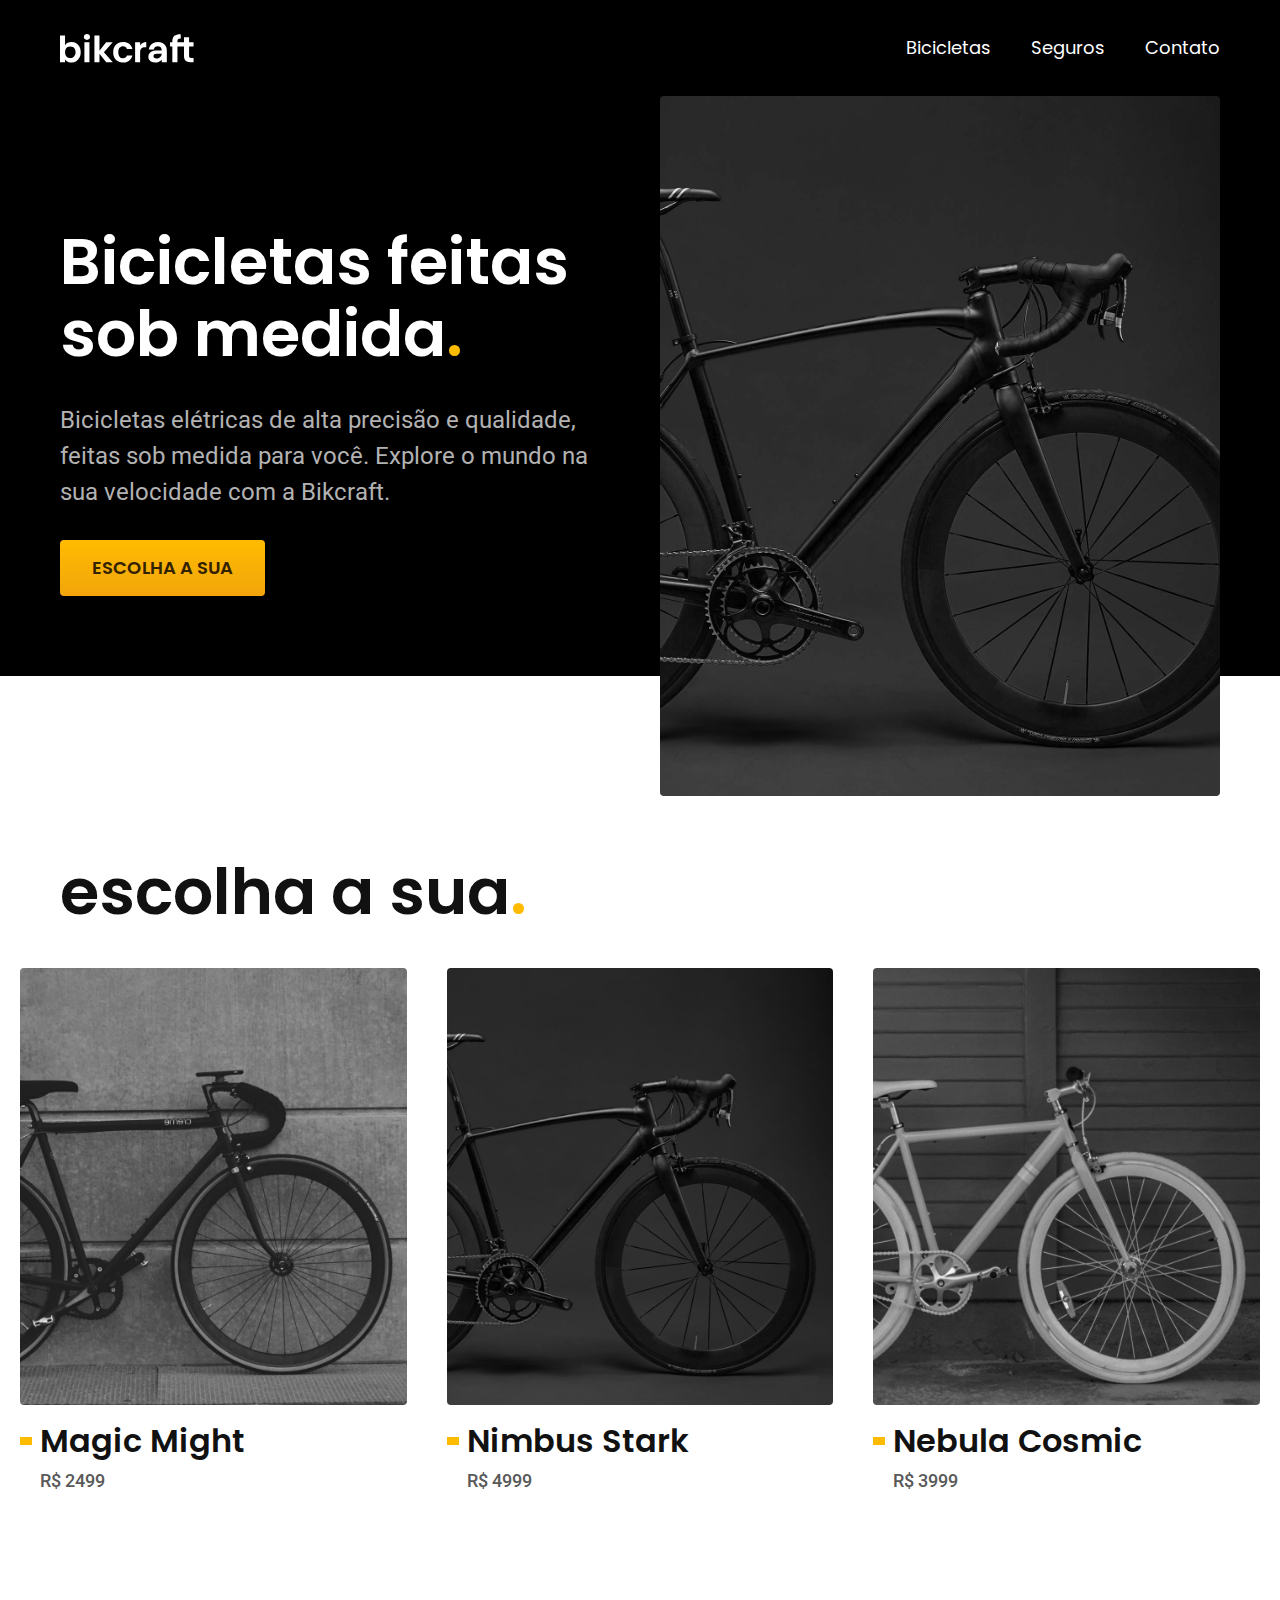
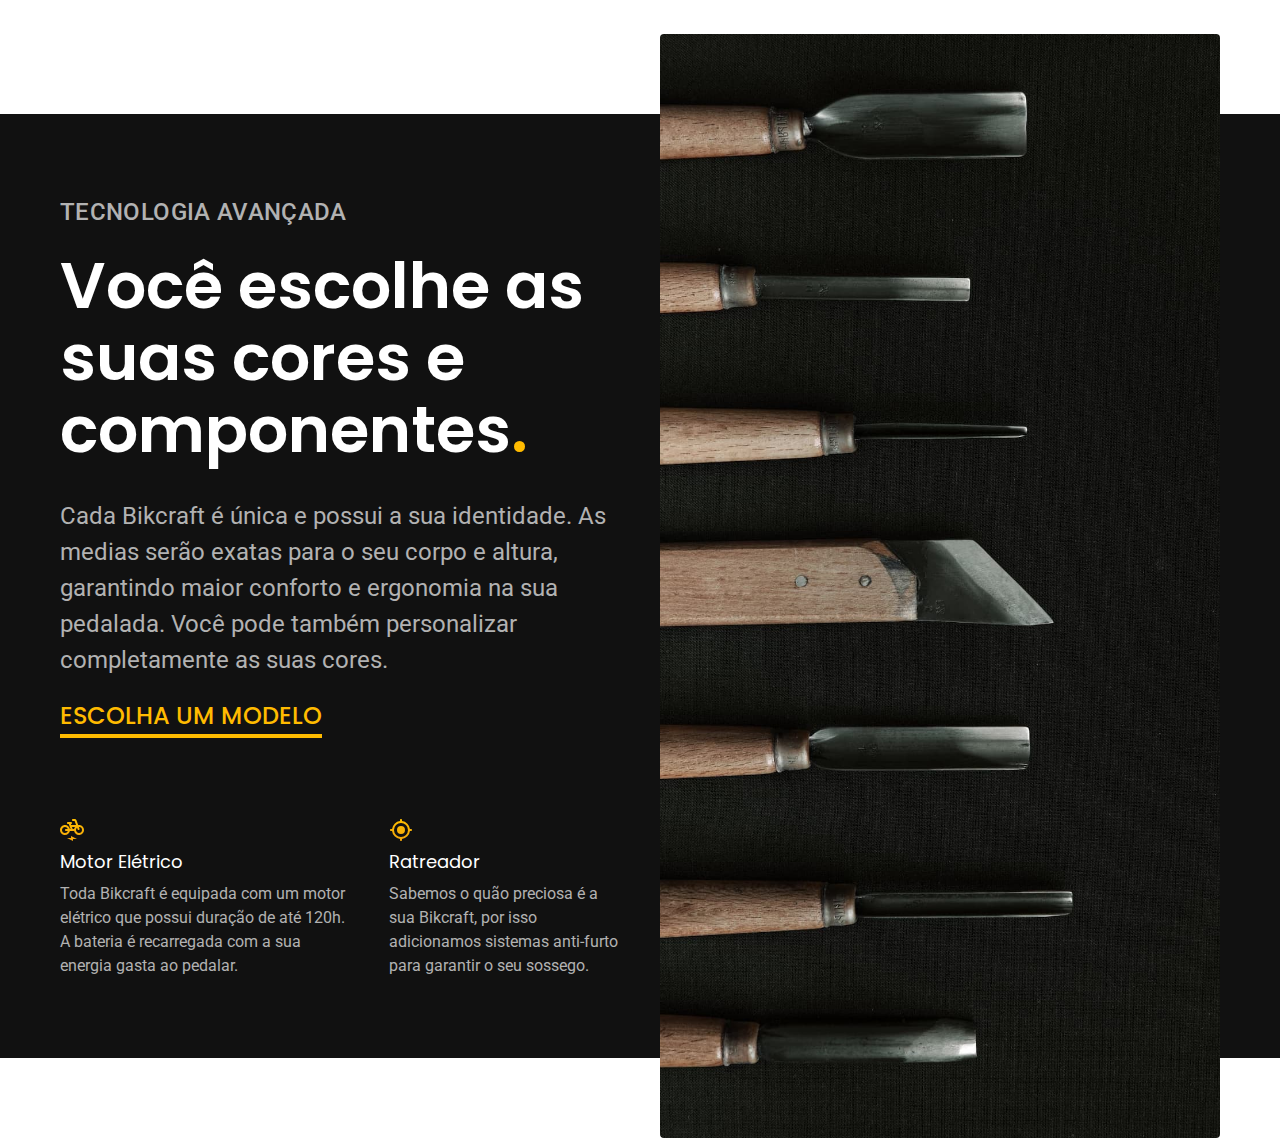
==== index.html @ c4b99630 "tecnologia" ====
<!DOCTYPE html>
<html lang="pt-br">

<head>
  <meta charset="UTF-8">
  <meta name="viewport" content="width=device-width, initial-scale=1.0">

  <title>Bikcraft - Bicicletas Elétricas</title>
  <meta name="description" content="Bicicletas elétricas de alta precisão e qualidade, feitas sob medida para o cliente. Explore o mundo na sua velocidade com Bikcraft.">

  <link rel="stylesheet" href="./css/style.css">

  <link rel="preconnect" href="https://fonts.googleapis.com">
  <link rel="preconnect" href="https://fonts.gstatic.com" crossorigin>
  <link href="https://fonts.googleapis.com/css2?family=Poppins:wght@400;600&family=Roboto:wght@400;500&display=swap" rel="stylesheet">
</head>

<body>
  <header class="header-bg">
    <div class="header container">
      <a href="./">
        <img src="./img/bikcraft.svg" alt="Bikcraft">
      </a>

      <nav aria-label="primaria">
        <ul class="header-menu font-1-m cor-0">
          <li><a href="./bicicletas.html">Bicicletas</a></li>
          <li><a href="./seguros.html">Seguros</a></li>
          <li><a href="./contato.html">Contato</a></li>
        </ul>
      </nav>
    </div>
  </header>

  <main class="introducao-bg">
    <div class="introducao container">
      <div class="introducao-conteudo">
        <h1 class="font-1-xxl  cor-0">Bicicletas feitas sob medida<span class="cor-p1">.</span></h1>
        <p class="font-2-l cor-5">Bicicletas elétricas de alta precisão e qualidade, feitas sob medida para você. Explore o mundo na sua velocidade com a Bikcraft.</p>
        <a class="botao" href="./bicicletas.html">Escolha a sua</a>
      </div>
      <div>
        <img src="./img/fotos/introducao.jpg" alt="Bicicleta elétrica preta"></article>
      </div>
    </div>
  </main>

  <article class="bicicletas-lista">
    <h2 class="font-1-xxl container">escolha a sua<span class="cor-p1">.</span></h2>

    <ul>
      <li>
        <a href="./bicicletas/magic.html">
          <img src="./img/bicicletas/magic-home.jpg" alt="Bicicletas preta">
          <h3 class="font-1-xl">Magic Might</h3>
          <span class="font-2-m cor-8">R$ 2499</span>
        </a>
      </li>
      <li>
        <a href="./bicicletas/nimbus.html">
          <img src="./img/bicicletas/nimbus-home.jpg" alt="Bicicletas preta">
          <h3 class="font-1-xl">Nimbus Stark</h3>
          <span class="font-2-m cor-8">R$ 4999</span>
        </a>
      </li>
      <li>
        <a href="./bicicletas/nebula.html">
          <img src="./img/bicicletas/nebula-home.jpg" alt="Bicicletas preta">
          <h3 class="font-1-xl">Nebula Cosmic</h3>
          <span class="font-2-m cor-8">R$ 3999</span>
        </a>
      </li>
    </ul>
  </article>

  <article class="tecnologia-bg">
    <div class="tecnologia container">
      <div class="tecnologia-conteudo">
        <span class="font-2-l-b cor-5">Tecnologia Avançada</span>
        <h2 class="font-1-xxl cor-0">Você escolhe as suas cores e componentes<span class="cor-p1">.</span></h2>
        <p class="font-2-l cor-5">Cada Bikcraft é única e possui a sua identidade. As medias serão exatas para o seu corpo e altura, garantindo maior conforto e ergonomia na sua pedalada. Você pode também personalizar completamente as suas cores.</p>
        <a class="link" href="./bicicletas.html">Escolha um modelo</a>

        <div class="tecnologia-vantagens">
          <div>
            <img src="./img/icones/eletrica.svg" alt="">
            <h3 class="font-1-m cor-0">Motor Elétrico</h3>
            <p class="font-2-s cor-5">Toda Bikcraft é equipada com um motor elétrico que possui duração de até 120h. A bateria é recarregada com a sua energia gasta ao pedalar.</p>
          </div>
          <div>
            <img src="./img/icones/rastreador.svg" alt="">
            <h3 class="font-1-m cor-0">Ratreador</h3>
            <p class="font-2-s cor-5">Sabemos o quão preciosa é a sua Bikcraft, por isso adicionamos sistemas anti-furto para garantir o seu sossego.</p>
          </div>
        </div>
      </div>
      <div class="tecnologia-imagem">
        <img src="./img/fotos/tecnologia.jpg" alt="">
      </div>
    </div>
  </article>
</body>

</html>
---- css/style.css ----
@import "./global/global.css";
@import "./utilidades/tipografia.css";
@import "./utilidades/cores.css";

@import "./global/header.css";

/* Utilidades */
@import "./utilidades/componentes.css";

/* Home */
@import "./home/introducao.css";
@import "./home/tecnologia.css";

/* Bicicletas */
@import "./bicicletas/bicicletas-lista.css";
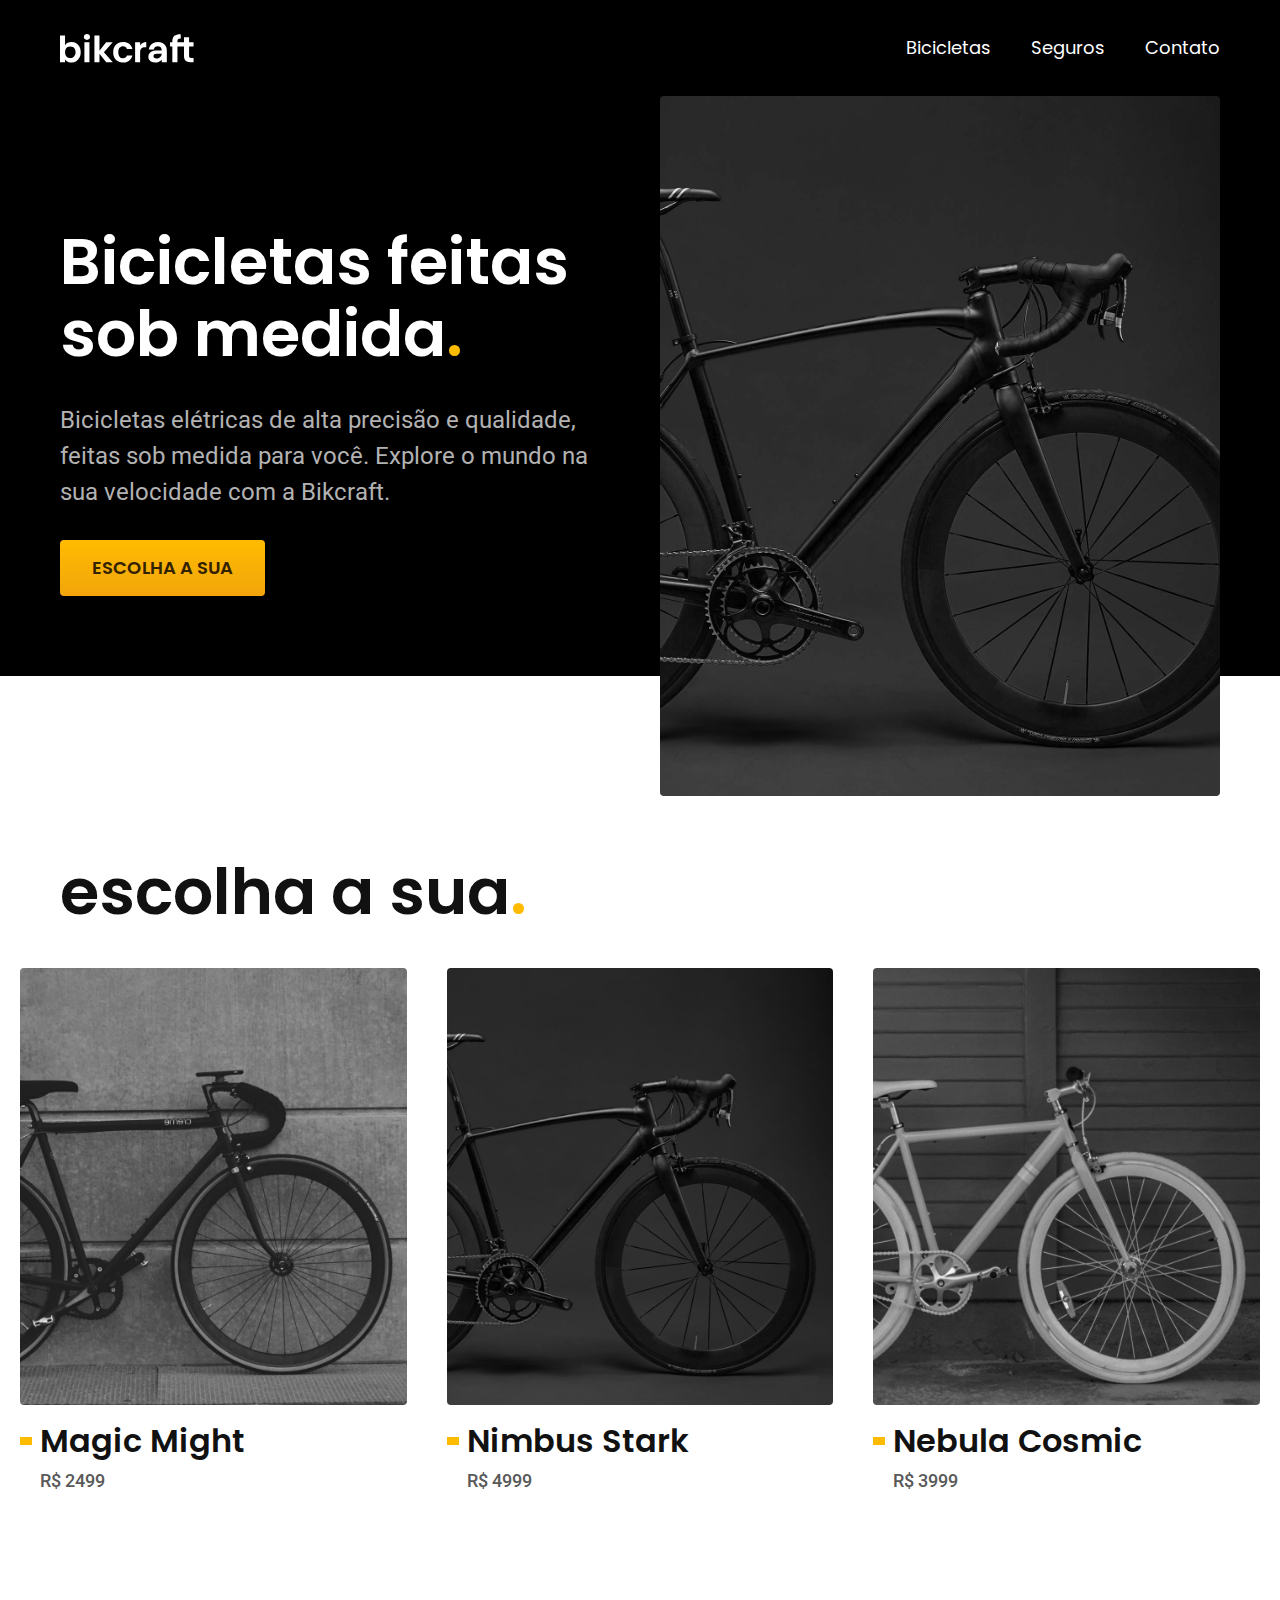
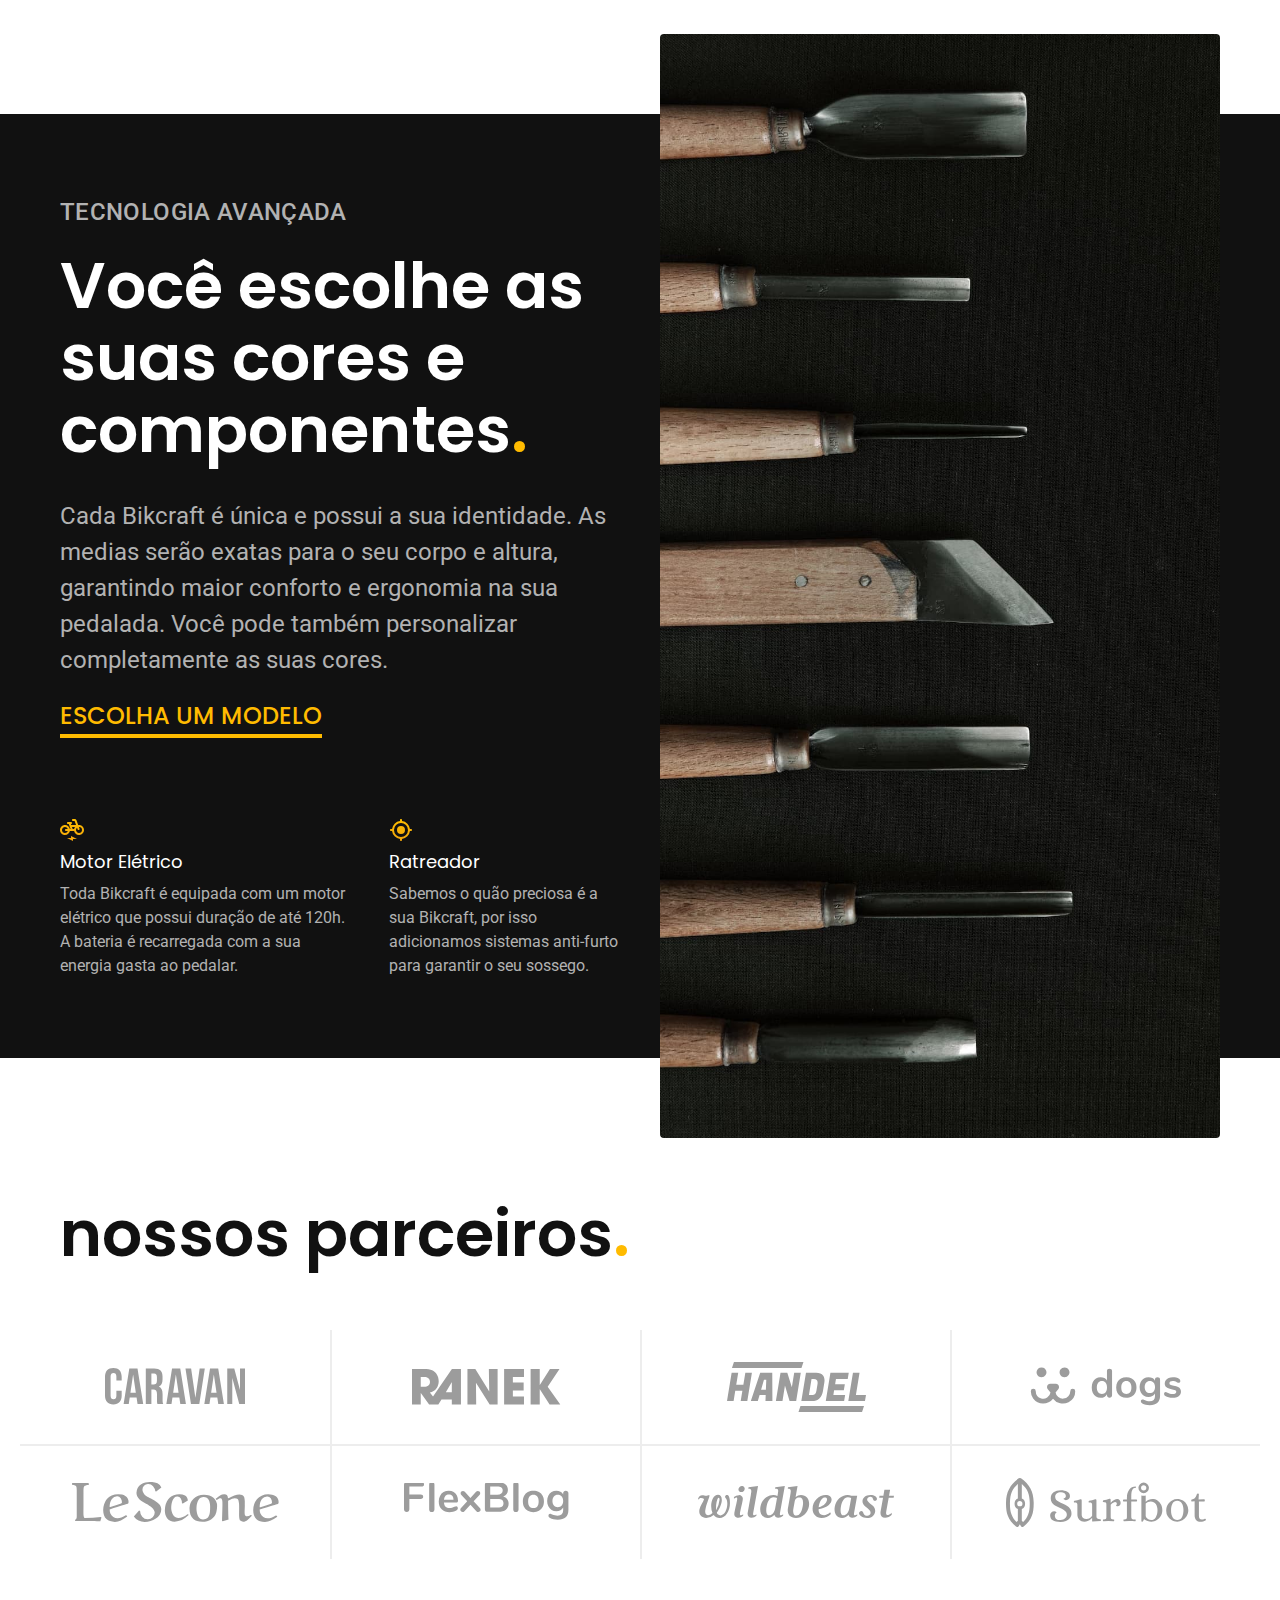
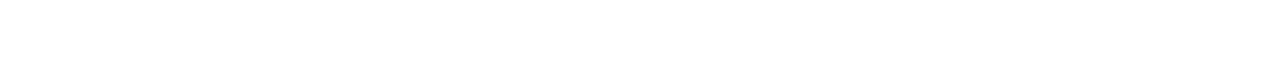
==== commit b6265bea: "parceiros" ====
--- a/index.html
+++ b/index.html
@@ -99,6 +99,21 @@
       </div>
     </div>
   </article>
+
+  <section class="parceiros" aria-label="Nossos Parceiros">
+    <h2 class="font-1-xxl container">nossos parceiros<span class="cor-p1">.</span></h2>
+
+    <ul>
+      <li><img src="./img/parceiros/caravan.svg" alt="caravan"></li>
+      <li><img src="./img/parceiros/ranek.svg" alt="ranek"></li>
+      <li><img src="./img/parceiros/handel.svg" alt="handel"></li>
+      <li><img src="./img/parceiros/dogs.svg" alt="dogs"></li>
+      <li><img src="./img/parceiros/lescone.svg" alt="lescone"></li>
+      <li><img src="./img/parceiros/flexblog.svg" alt="flexblog"></li>
+      <li><img src="./img/parceiros/wildbeast.svg" alt="wildbeast"></li>
+      <li><img src="./img/parceiros/surfbot.svg" alt="surfbot"></li>
+    </ul>
+  </section>
 </body>
 
 </html>--- a/css/style.css
+++ b/css/style.css
@@ -10,6 +10,7 @@
 /* Home */
 @import "./home/introducao.css";
 @import "./home/tecnologia.css";
+@import "./home/parceiros.css";
 
 /* Bicicletas */
 @import "./bicicletas/bicicletas-lista.css";
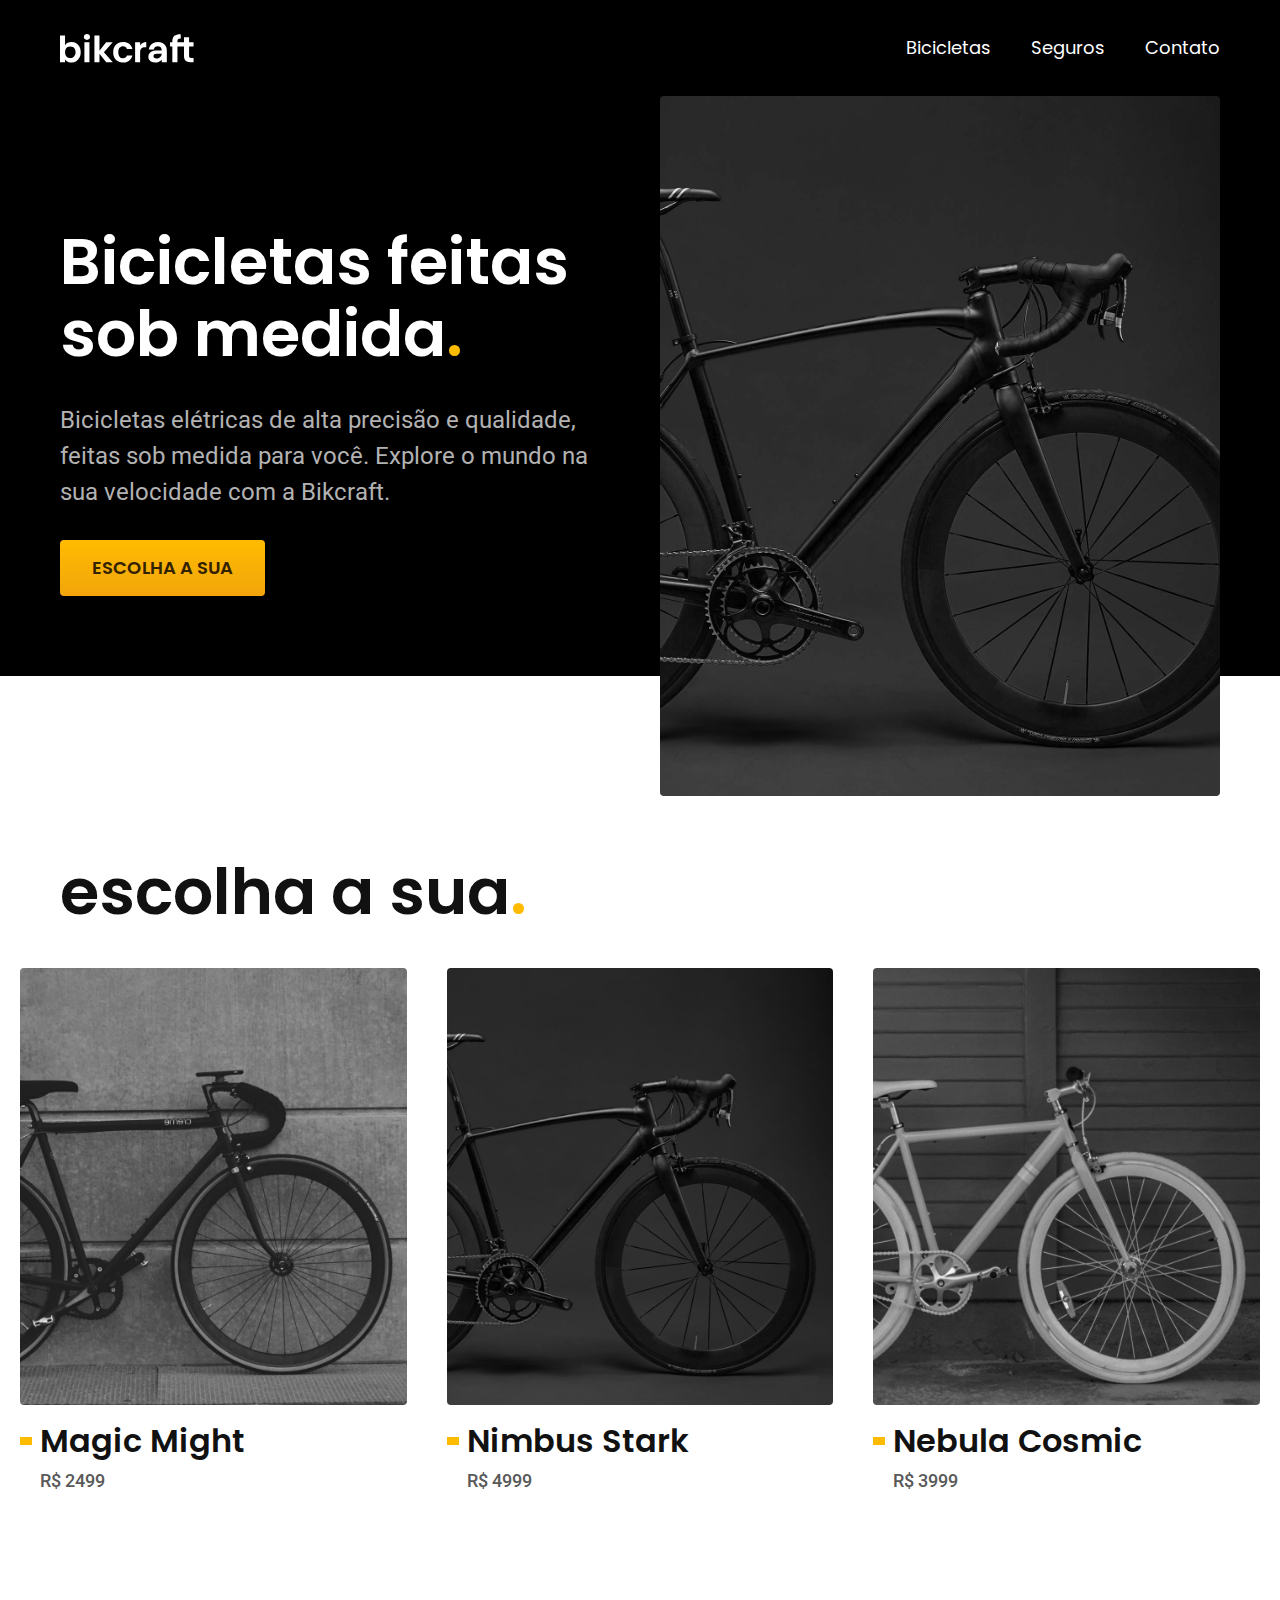
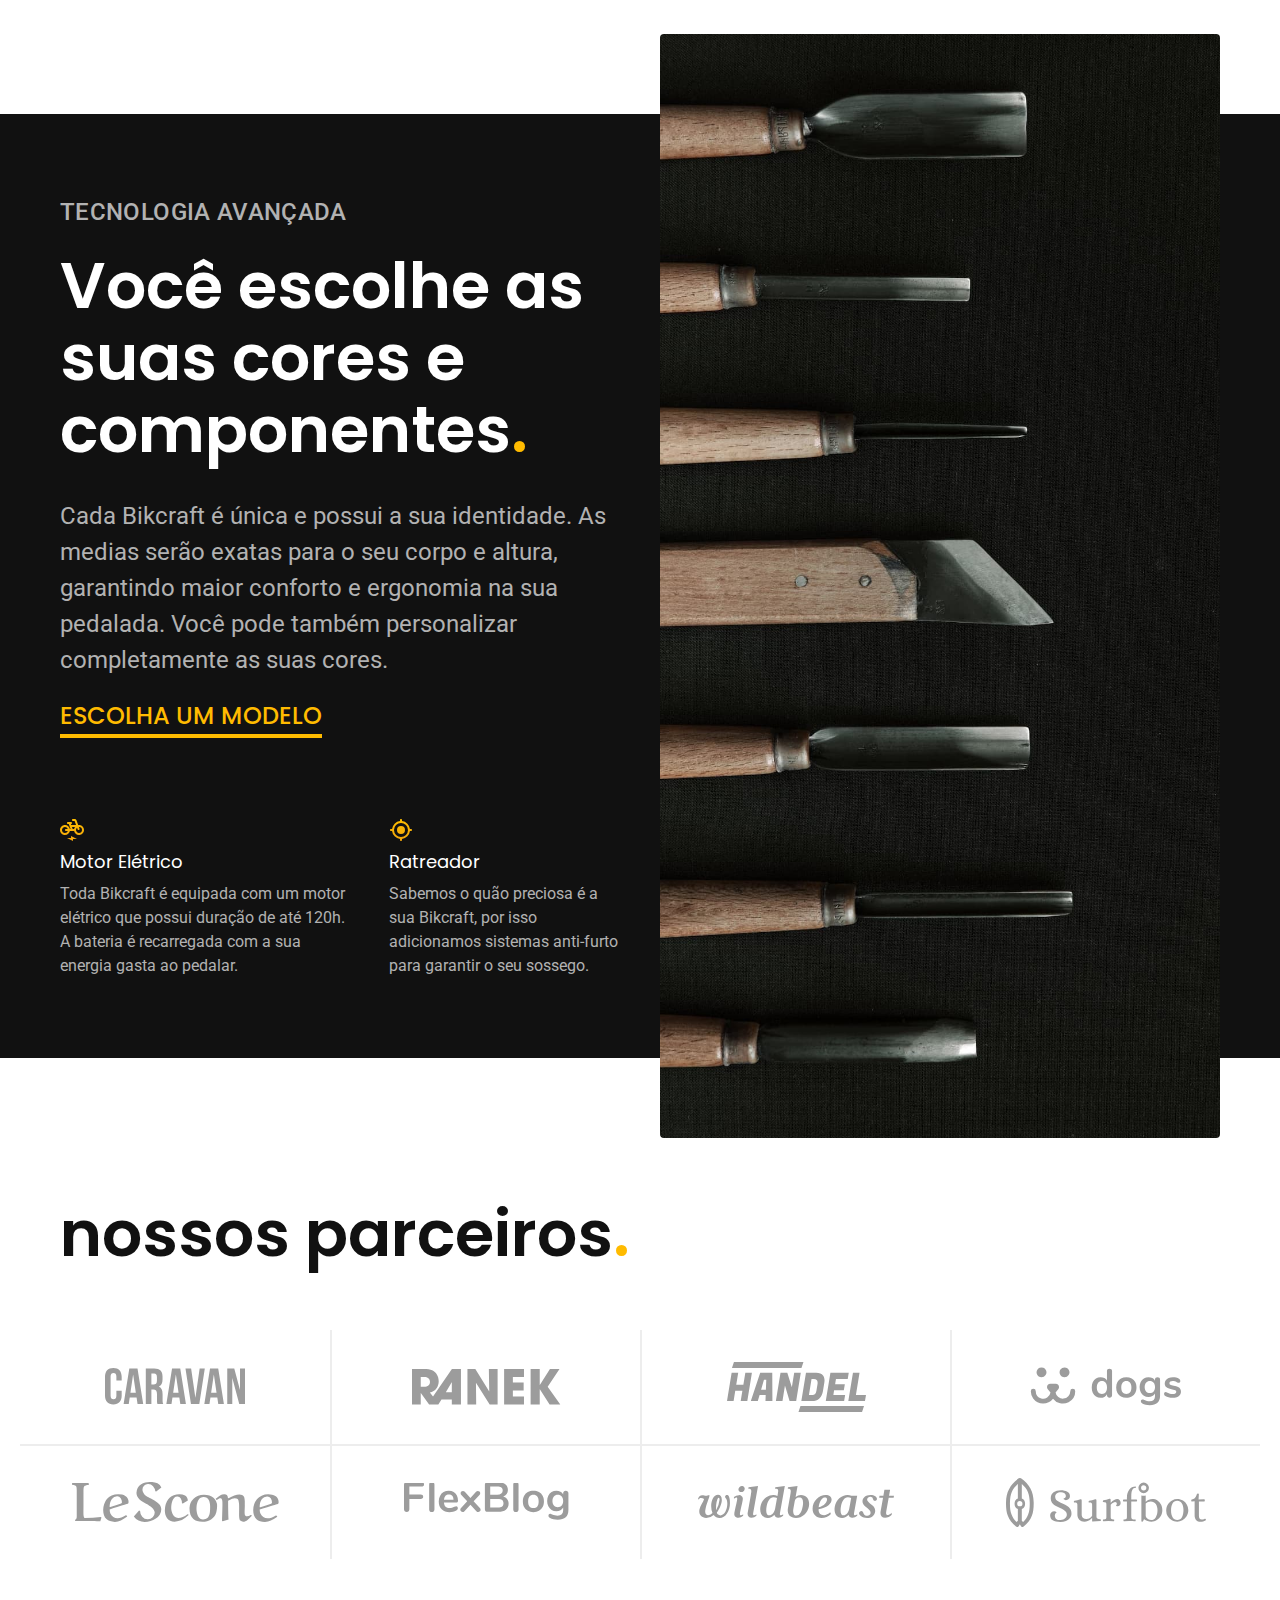
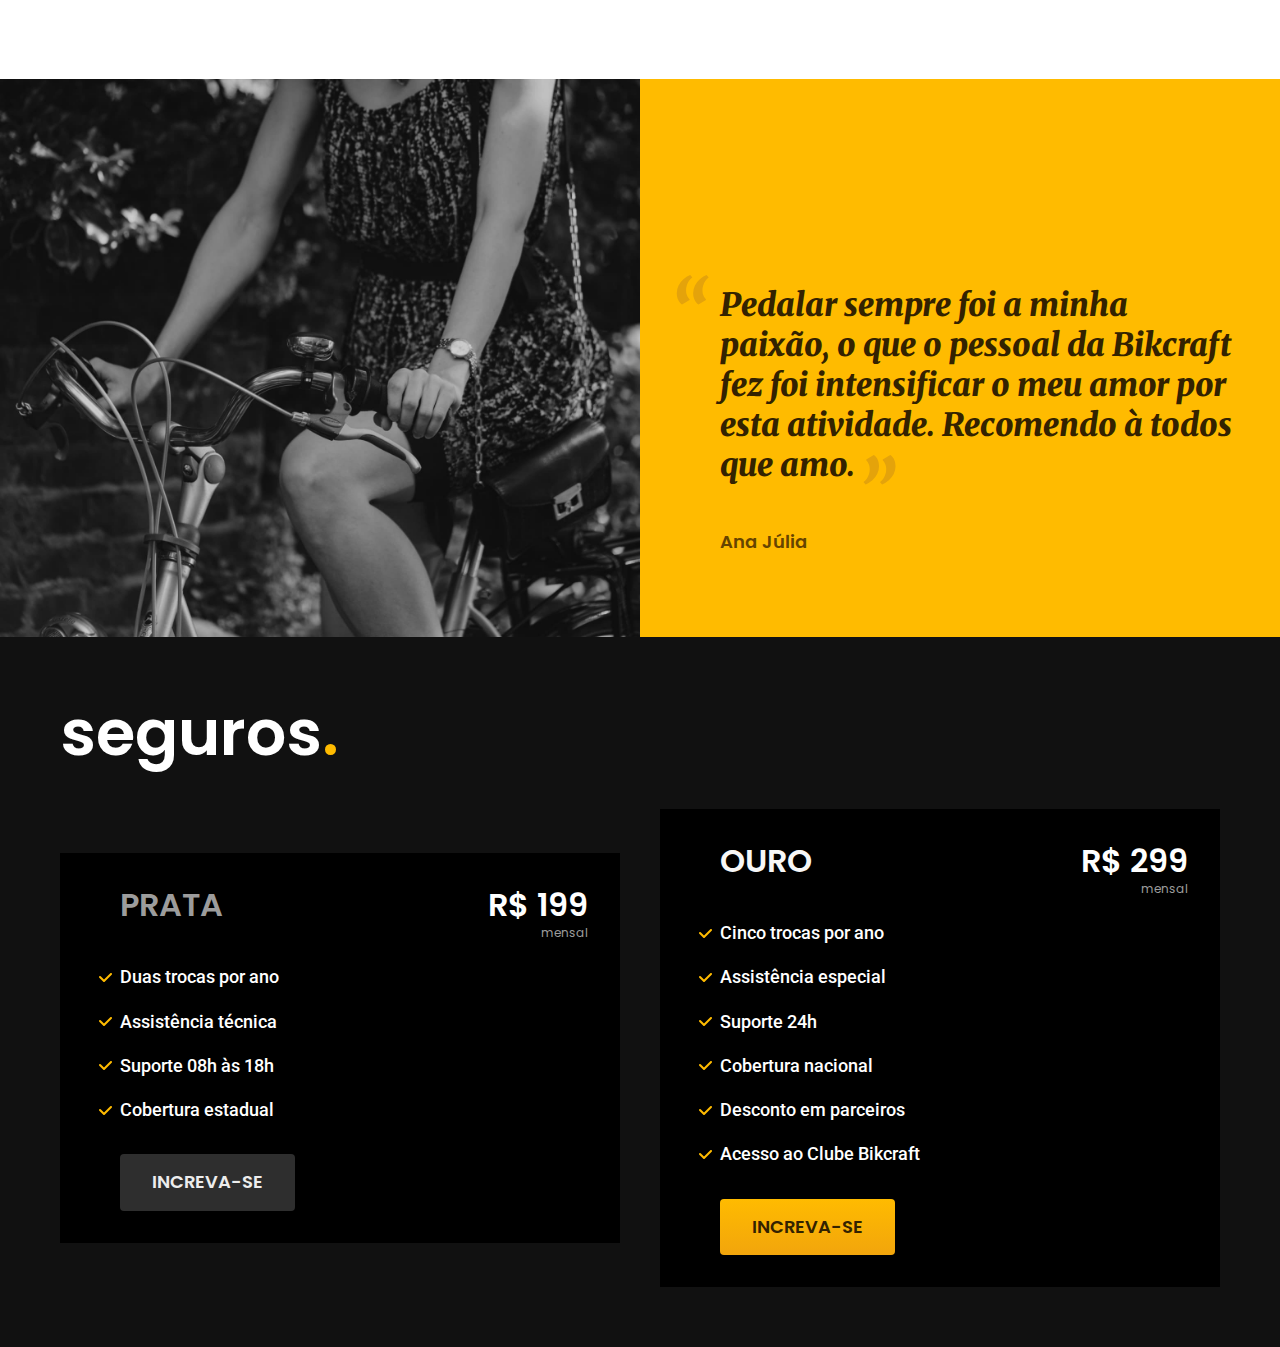
==== commit 6efeaf0f: "depoimento-e-seguros" ====
--- a/index.html
+++ b/index.html
@@ -12,7 +12,7 @@
 
   <link rel="preconnect" href="https://fonts.googleapis.com">
   <link rel="preconnect" href="https://fonts.gstatic.com" crossorigin>
-  <link href="https://fonts.googleapis.com/css2?family=Poppins:wght@400;600&family=Roboto:wght@400;500&display=swap" rel="stylesheet">
+  <link href="https://fonts.googleapis.com/css2?family=Merriweather:ital,wght@1,900&family=Poppins:wght@400;600&family=Roboto:wght@400;500&display=swap" rel="stylesheet">
 </head>
 
 <body>
@@ -114,6 +114,49 @@
       <li><img src="./img/parceiros/surfbot.svg" alt="surfbot"></li>
     </ul>
   </section>
+
+  <section class="depoimento" aria-label="Depoimento">
+    <div>
+      <img src="./img/fotos/depoimento.jpg" alt="Pessoa pedalando uma Bikcraft">
+    </div>
+    <div class="depoimento-conteudo">
+      <blockquote class="font-1-xl cor-p5">
+        <p>Pedalar sempre foi a minha paixão, o que o pessoal da Bikcraft fez foi intensificar o meu amor por esta atividade. Recomendo à todos que amo.</p>
+        <span class="font-1-m-b cor-p4">Ana Júlia</span>
+      </blockquote>
+    </div>
+  </section>
+
+  <article class="seguros-bg">
+    <div class="seguros container">
+      <h2 class="font-1-xxl cor-0">seguros<span class="cor-p1">.</span></h2>
+      <div class="seguros-item">
+        <h3 class="font-1-xl cor-6">PRATA</h3>
+        <span class="font-1-xl cor-0">R$ 199 <span class="font-1-xs cor-6">mensal</span></span>
+        <ul class="font-2-m cor-0">
+          <li>Duas trocas por ano</li>
+          <li>Assistência técnica</li>
+          <li>Suporte 08h às 18h</li>
+          <li>Cobertura estadual</li>
+        </ul>
+        <a class="botao secundario" href="./orcamento.html">Increva-se</a>
+      </div>
+
+      <div class="seguros-item">
+        <h3 class="font-1-xl cor-1">OURO</h3>
+        <span class="font-1-xl cor-0">R$ 299 <span class="font-1-xs cor-6">mensal</span></span>
+        <ul class="font-2-m cor-0">
+          <li>Cinco trocas por ano</li>
+          <li>Assistência especial</li>
+          <li>Suporte 24h</li>
+          <li>Cobertura nacional</li>
+          <li>Desconto em parceiros</li>
+          <li>Acesso ao Clube Bikcraft</li>
+        </ul>
+        <a class="botao" href="./orcamento.html">Increva-se</a>
+      </div>
+    </div>
+  </article>
 </body>
 
 </html>--- a/css/style.css
+++ b/css/style.css
@@ -11,6 +11,10 @@
 @import "./home/introducao.css";
 @import "./home/tecnologia.css";
 @import "./home/parceiros.css";
+@import "./home/depoimento.css";
 
 /* Bicicletas */
 @import "./bicicletas/bicicletas-lista.css";
+
+/* Seguros */
+@import "./seguros/seguros.css";
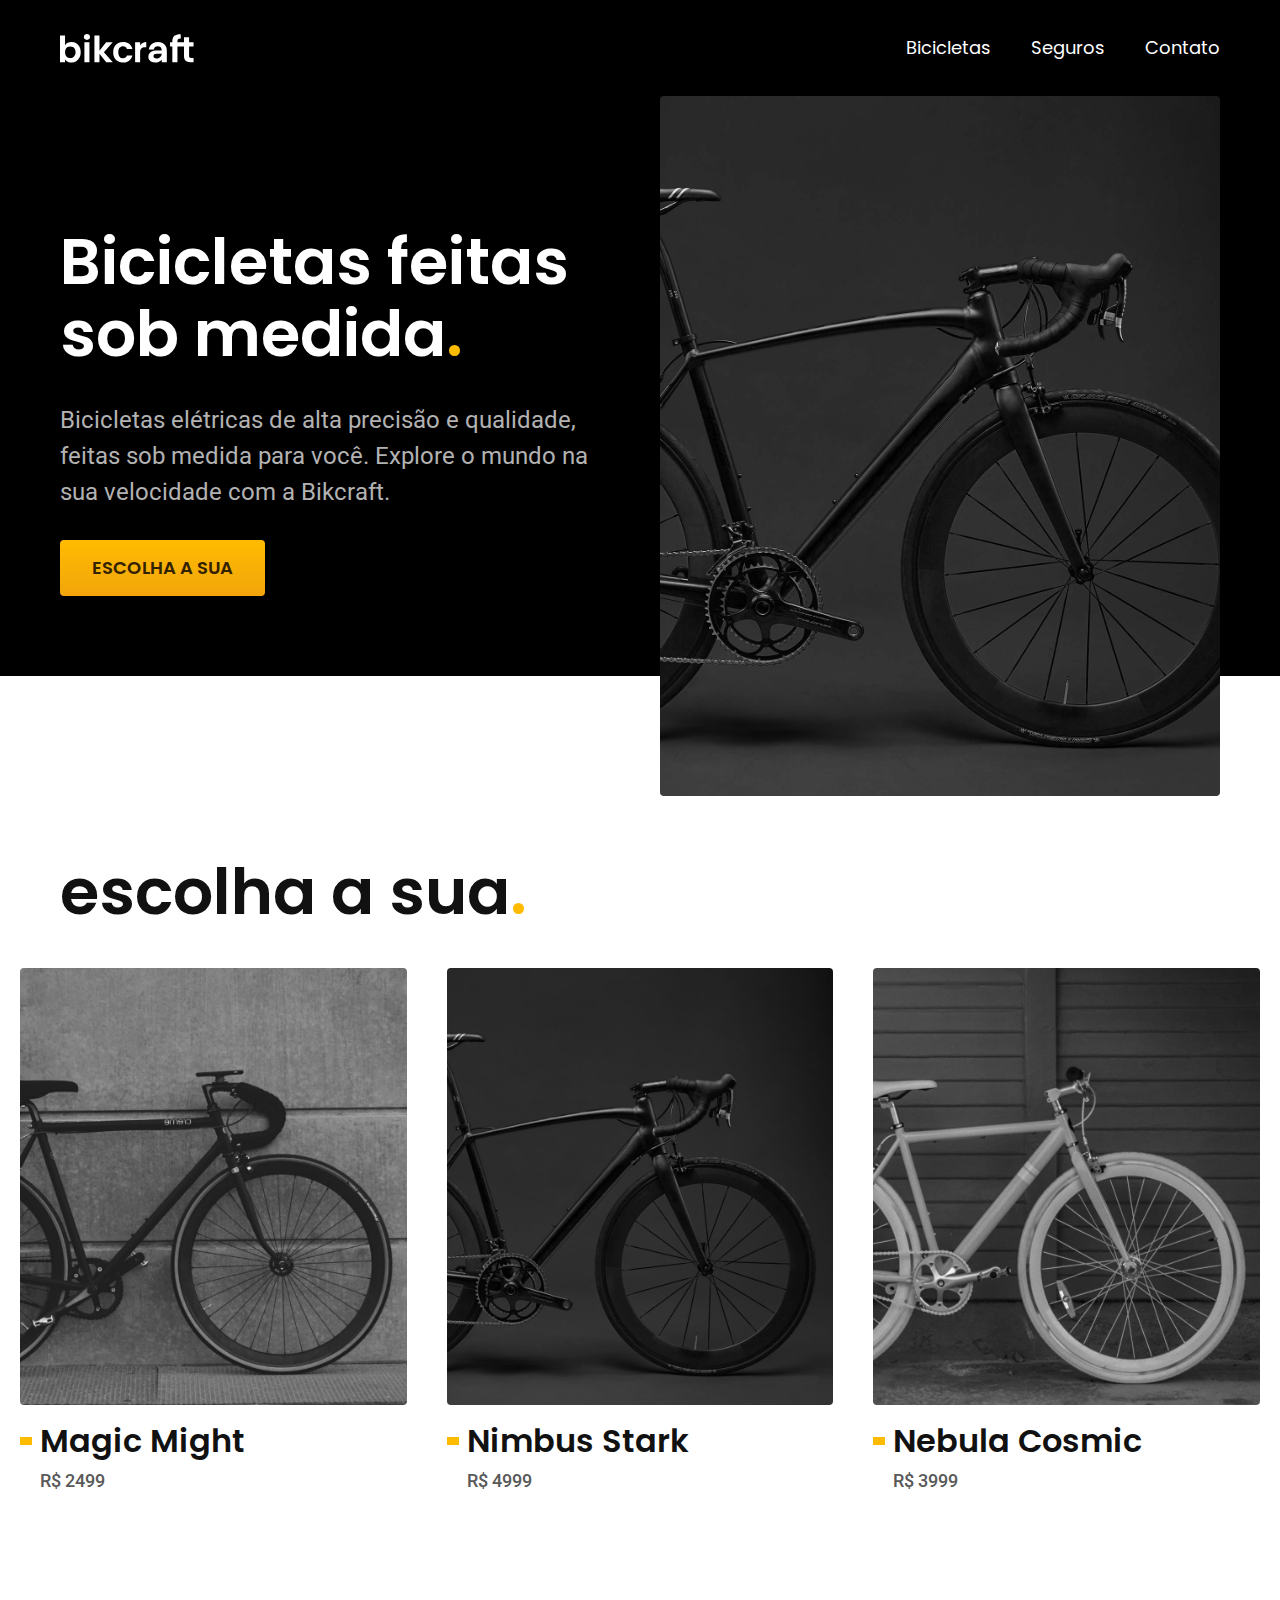
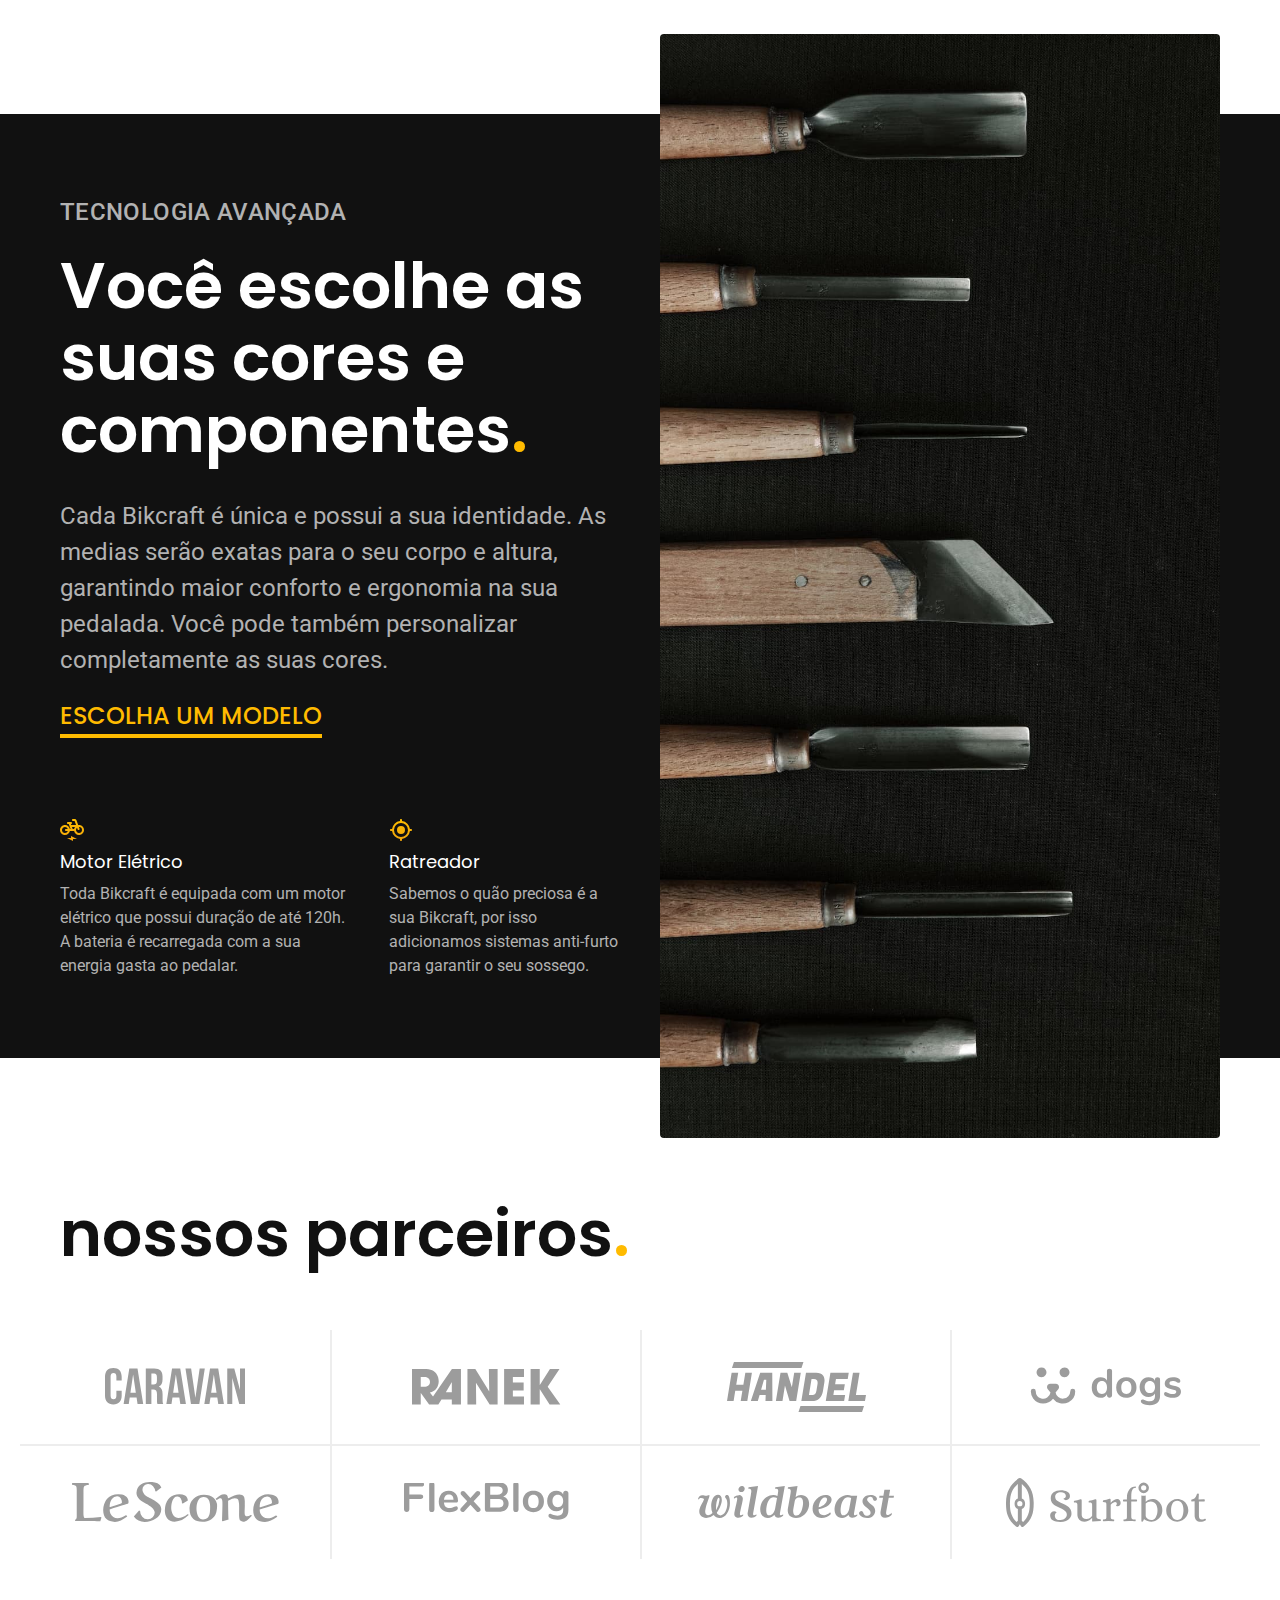
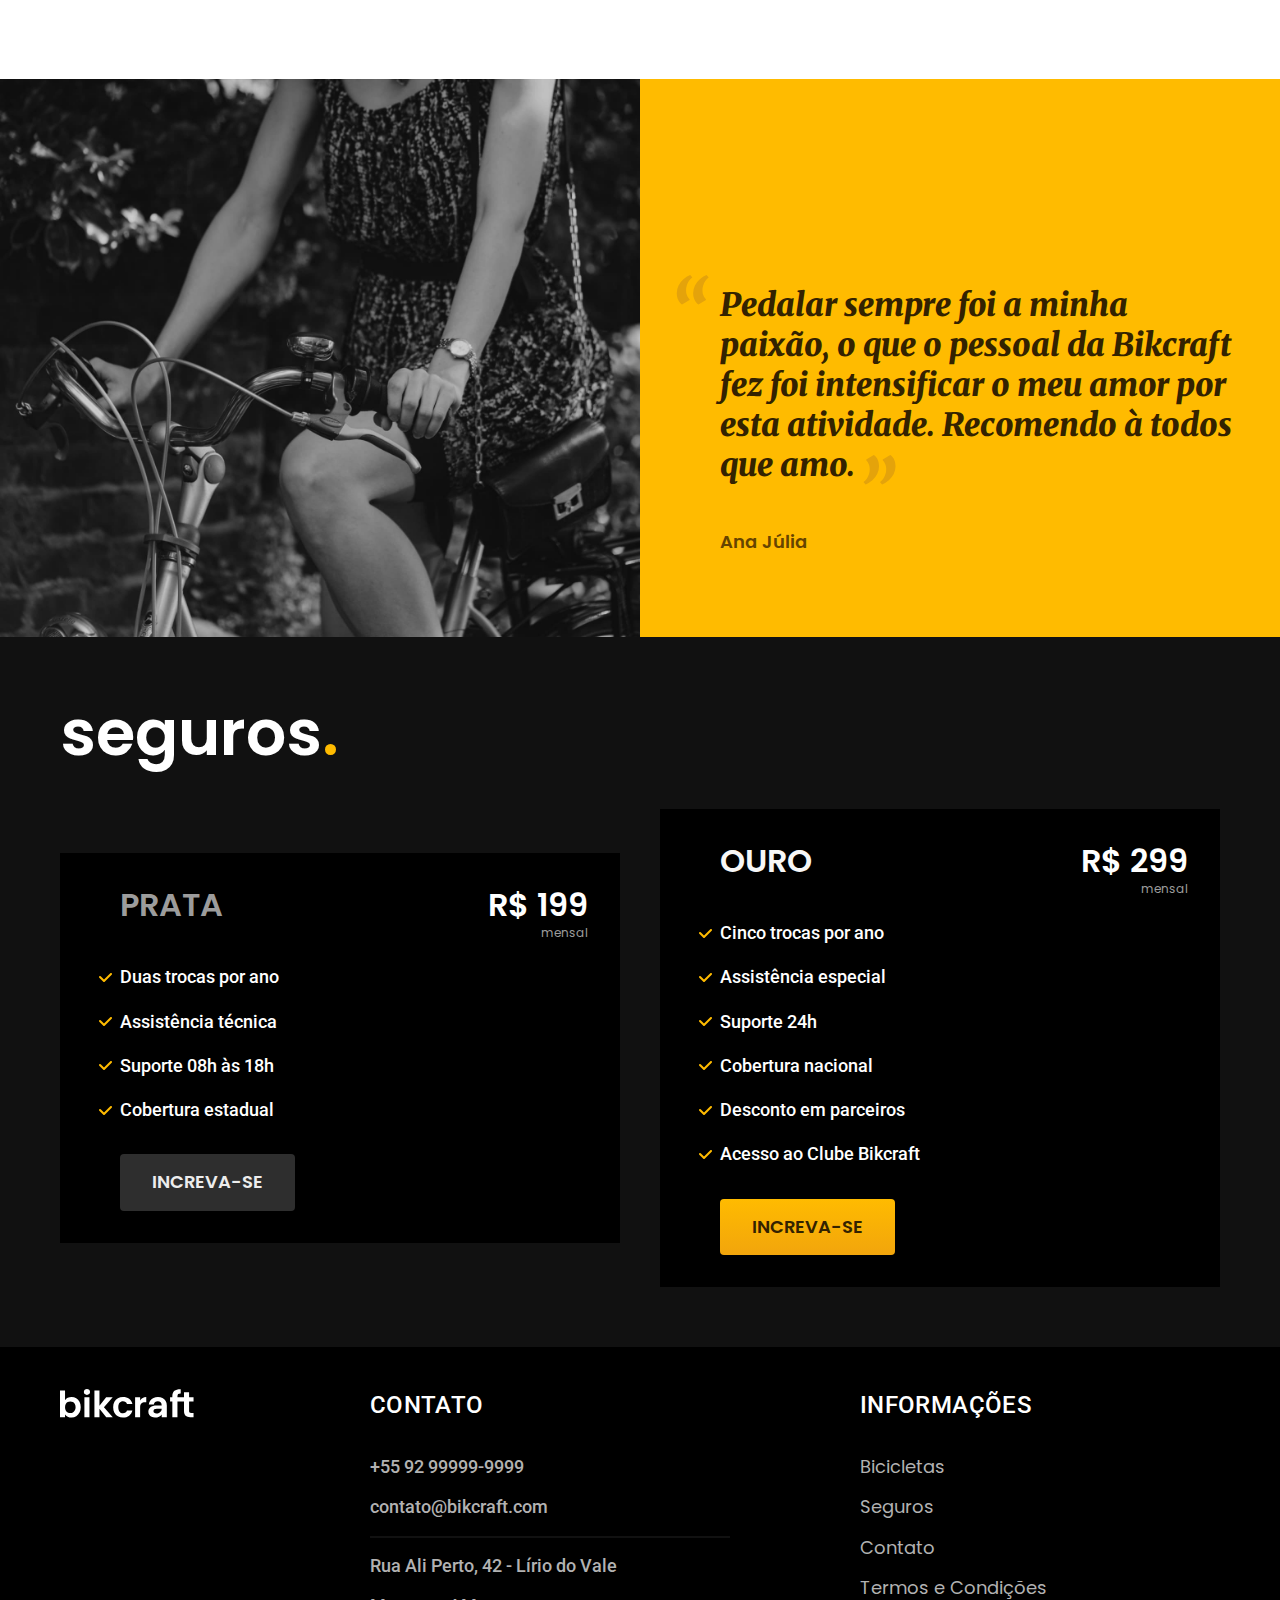
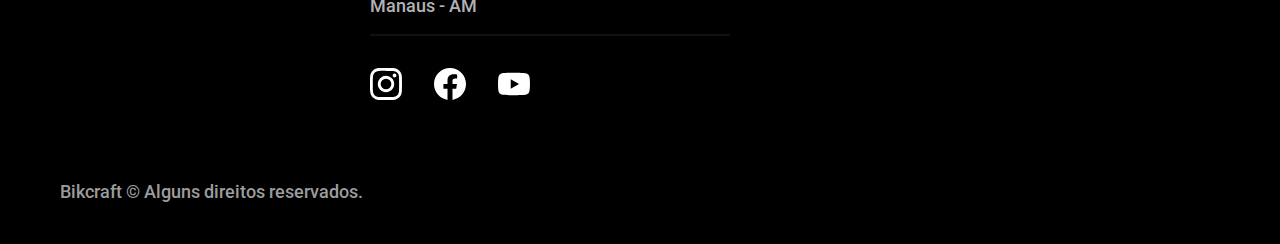
==== commit 57471324: "footer" ====
--- a/index.html
+++ b/index.html
@@ -157,6 +157,47 @@
       </div>
     </div>
   </article>
+
+  <footer class="footer-bg">
+    <div class="footer container">
+      <img src="./img/bikcraft.svg" alt="Bikcraft">
+      
+      <div class="footer-contato">
+        <h3 class="font-2-l-b cor-0">Contato</h3>
+        <ul class="font-2-m cor-5">
+          <li><a href="tel:+5592999999999">+55 92 99999-9999</a></li>
+          <li><a href="mailto:contato@bikcraft.com">contato@bikcraft.com</a></li>
+          <li>Rua Ali Perto, 42 - Lírio do Vale</li>
+          <li>Manaus - AM</li>
+        </ul>
+        <div class="footer-redes">
+          <a href="./">
+            <img src="./img/redes/instagram.svg" alt="Instagram">
+          </a>
+          <a href="./">
+            <img src="./img/redes/facebook.svg" alt="Facebook">
+          </a>
+          <a href="./">
+            <img src="./img/redes/youtube.svg" alt="Youtube">
+          </a>
+        </div>
+      </div>
+
+      <div class="footer-informacoes">
+        <h3 class="font-2-l-b cor-0">Informações</h3>
+        <nav>
+          <ul class="font-1-m cor-5">
+            <li><a href="./bicicletas.html">Bicicletas</a></li>
+            <li><a href="./seguros.html">Seguros</a></li>
+            <li><a href="./contato.html">Contato</a></li>
+            <li><a href="./termos.html">Termos e Condições</a></li>
+          </ul>
+        </nav>
+      </div>
+
+      <p class="footer-copy font-2-m cor-6">Bikcraft © Alguns direitos reservados.</p>
+    </div>
+  </footer>
 </body>
 
 </html>--- a/css/style.css
+++ b/css/style.css
@@ -2,7 +2,9 @@
 @import "./utilidades/tipografia.css";
 @import "./utilidades/cores.css";
 
+/* Global */
 @import "./global/header.css";
+@import "./global/footer.css";
 
 /* Utilidades */
 @import "./utilidades/componentes.css";
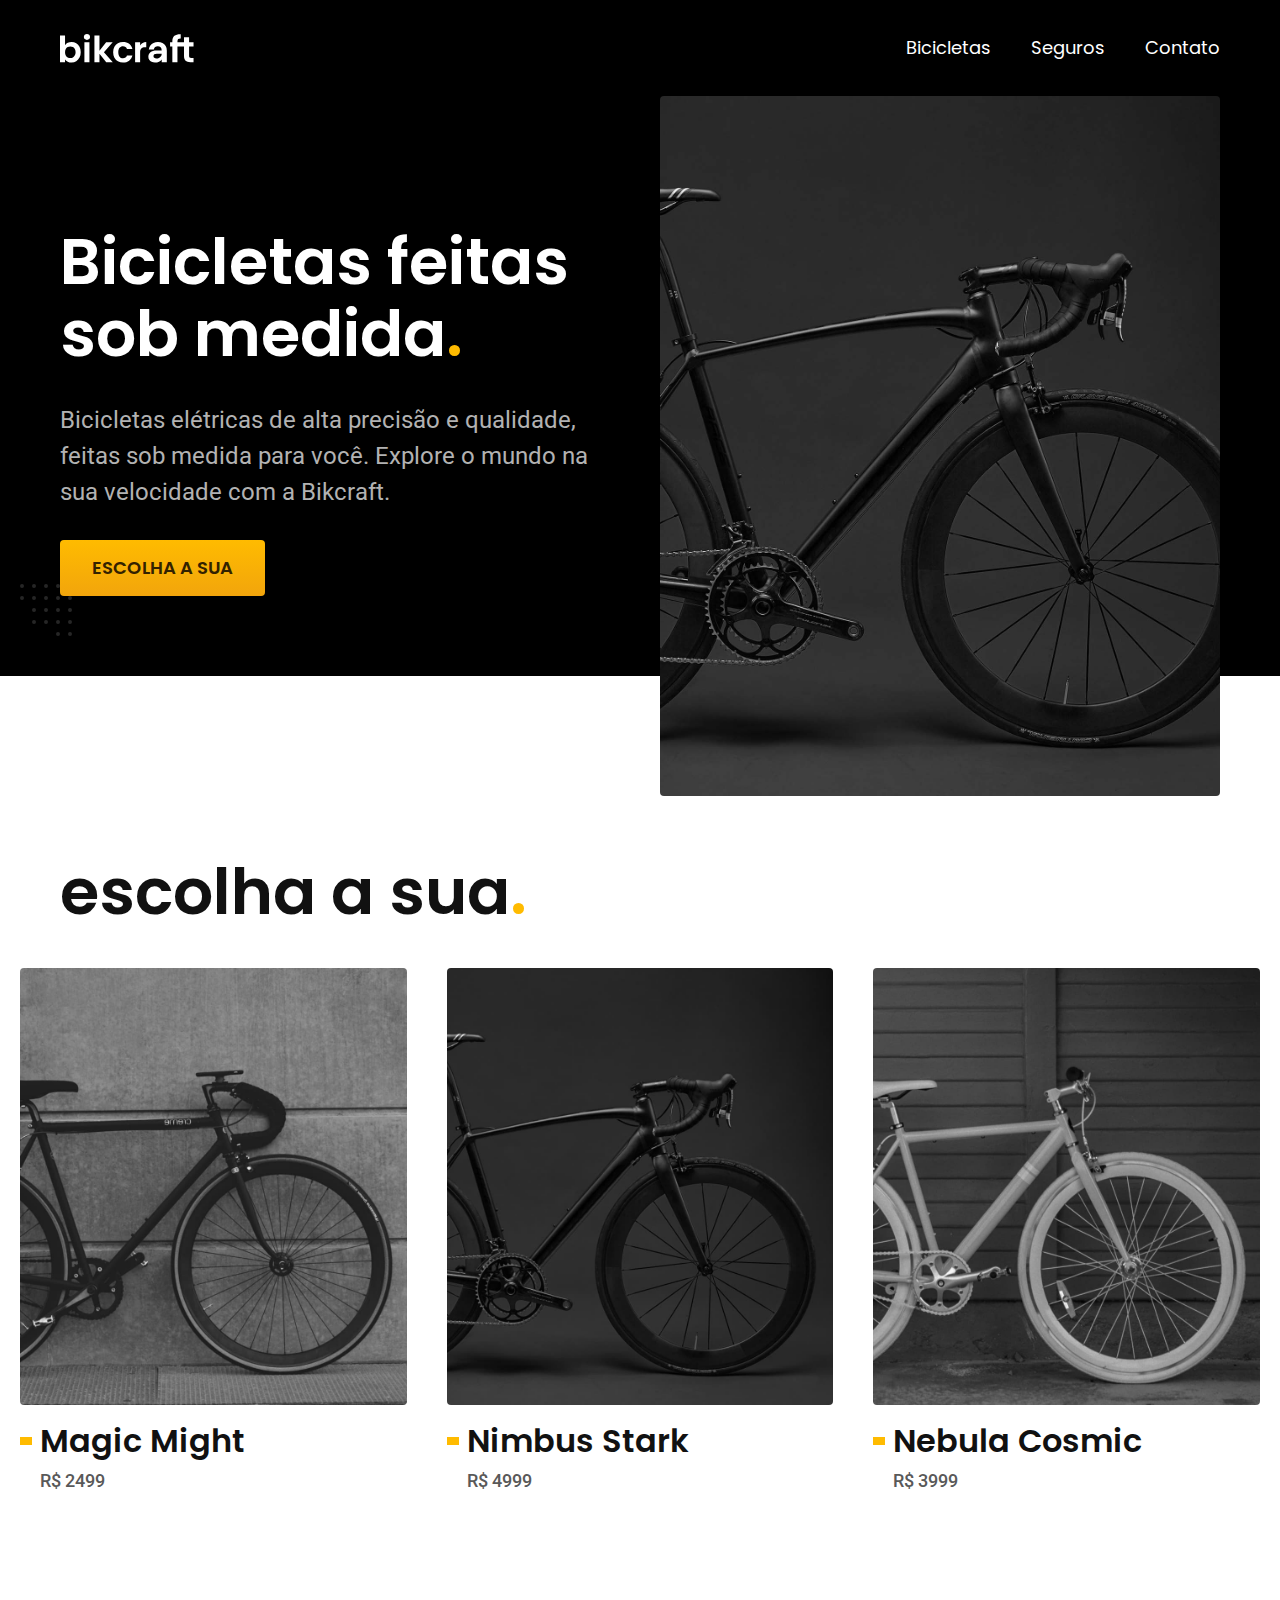
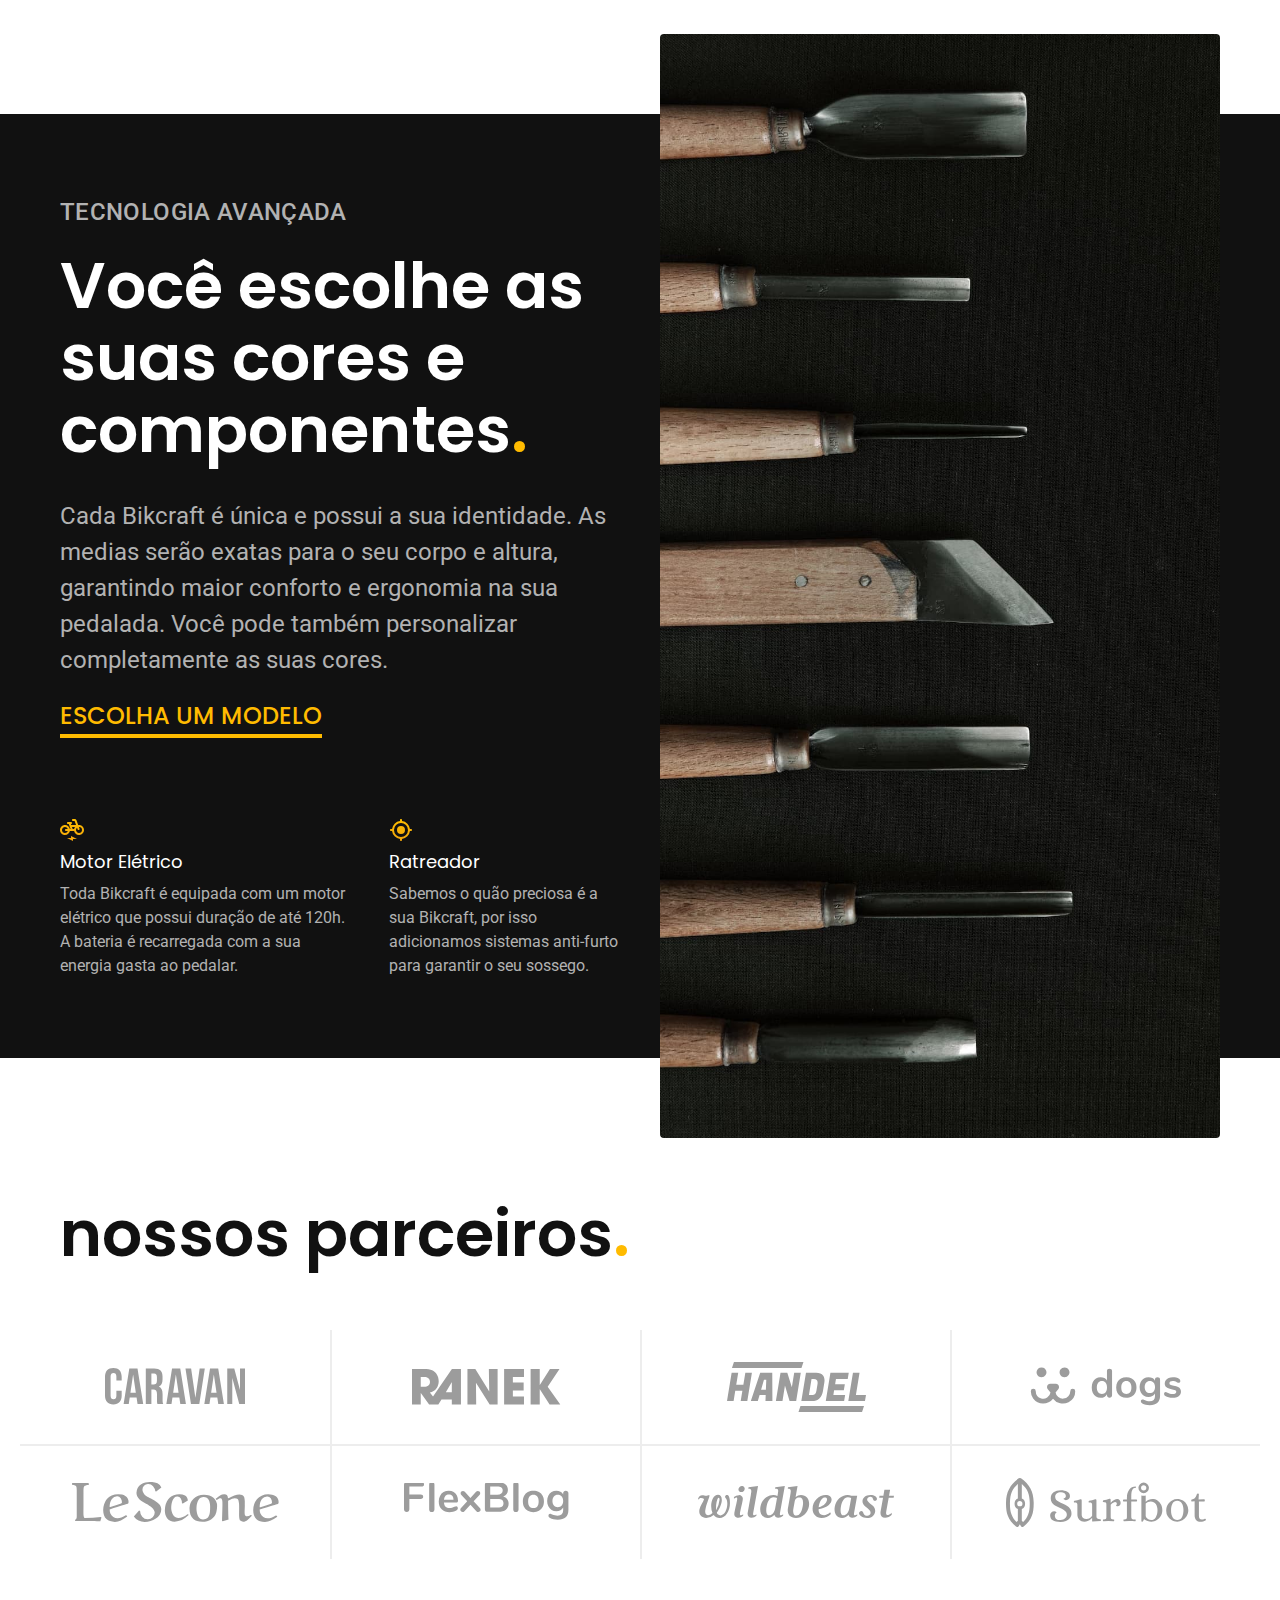
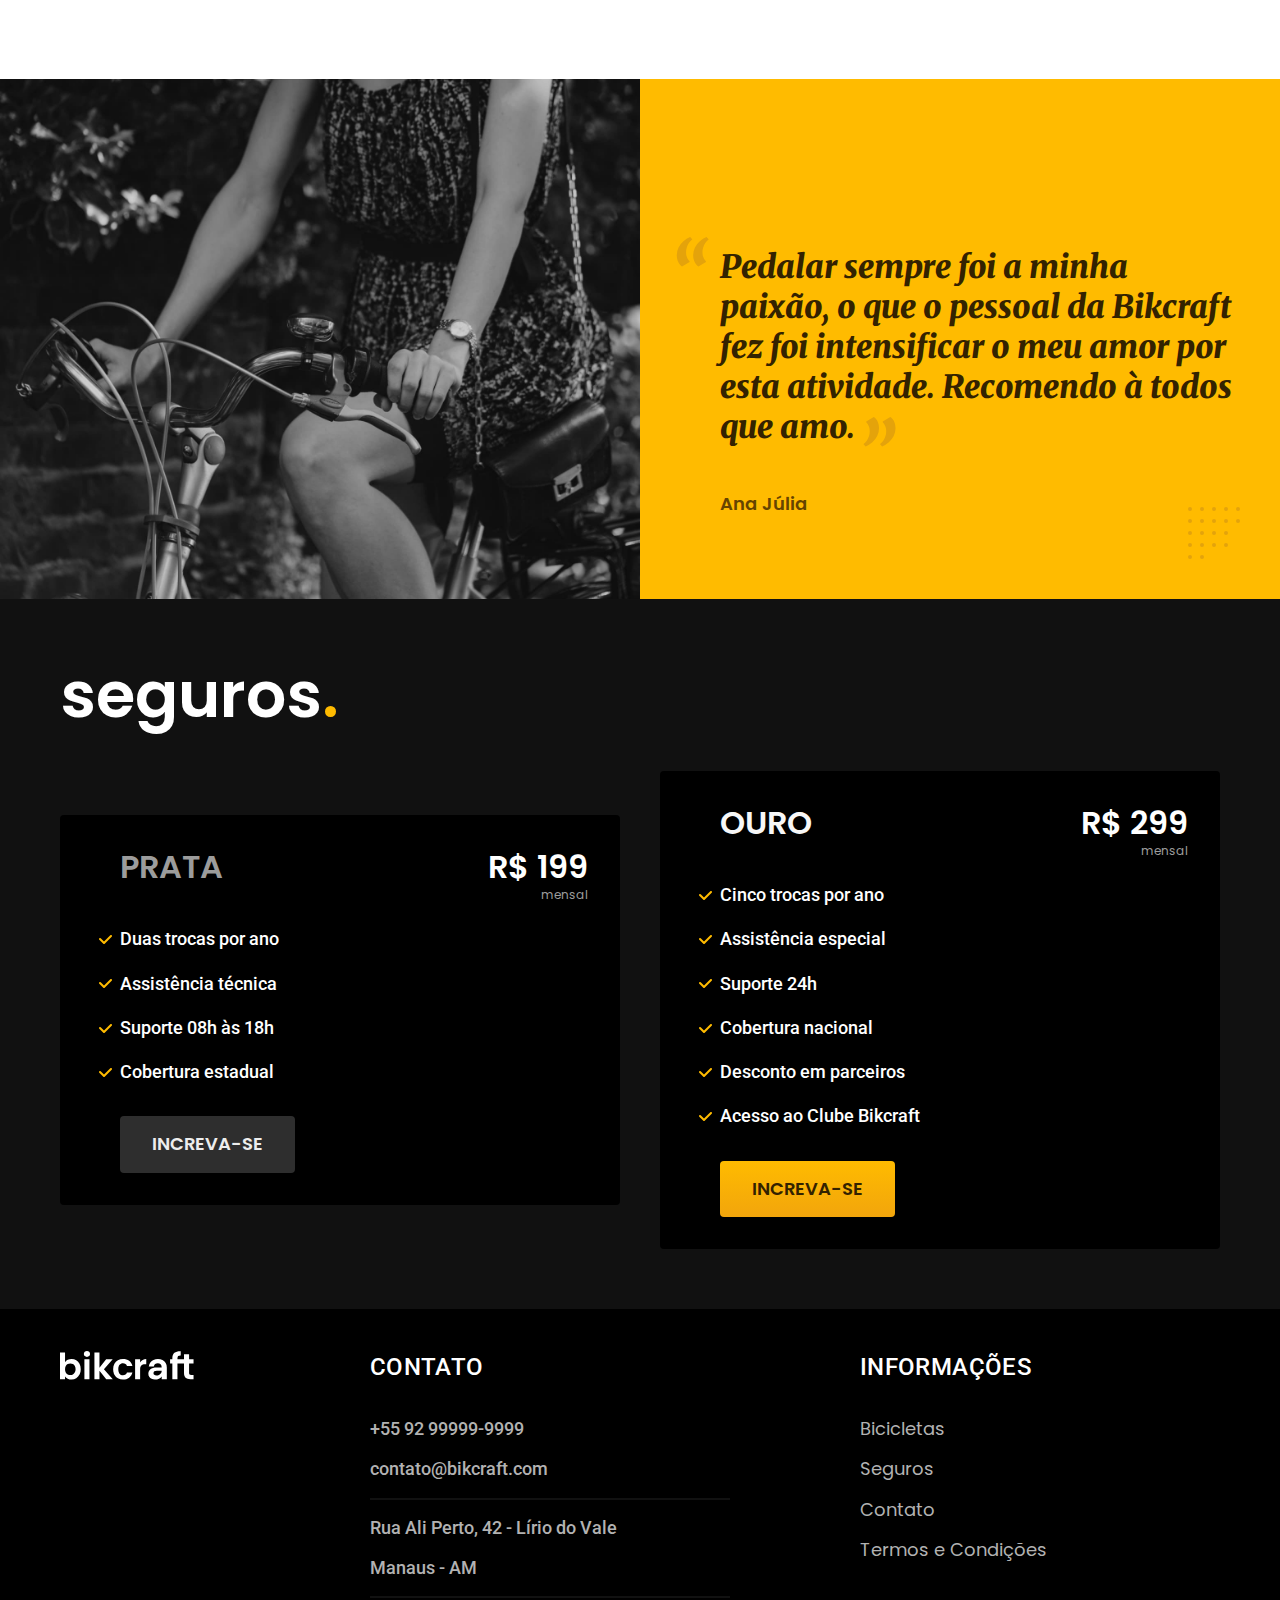
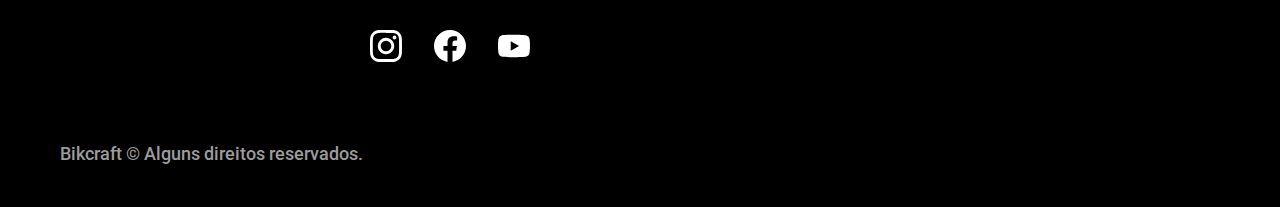
==== commit 382a00e1: "decoracao-e-otimizacoes" ====
--- a/index.html
+++ b/index.html
@@ -8,6 +8,7 @@
   <title>Bikcraft - Bicicletas Elétricas</title>
   <meta name="description" content="Bicicletas elétricas de alta precisão e qualidade, feitas sob medida para o cliente. Explore o mundo na sua velocidade com Bikcraft.">
 
+  <link rel="preload" href="./css/style.css" as="style">
   <link rel="stylesheet" href="./css/style.css">
 
   <link rel="preconnect" href="https://fonts.googleapis.com">
@@ -19,7 +20,7 @@
   <header class="header-bg">
     <div class="header container">
       <a href="./">
-        <img src="./img/bikcraft.svg" alt="Bikcraft">
+        <img src="./img/bikcraft.svg" width="136" height="32" alt="Bikcraft">
       </a>
 
       <nav aria-label="primaria">
@@ -39,9 +40,10 @@
         <p class="font-2-l cor-5">Bicicletas elétricas de alta precisão e qualidade, feitas sob medida para você. Explore o mundo na sua velocidade com a Bikcraft.</p>
         <a class="botao" href="./bicicletas.html">Escolha a sua</a>
       </div>
-      <div>
-        <img src="./img/fotos/introducao.jpg" alt="Bicicleta elétrica preta"></article>
-      </div>
+      <picture>
+        <source media="(max-width: 800px)" srcset="./img/bicicletas/nimbus.jpg">
+        <img src="./img/fotos/introducao.jpg" width="1280" height="1600" alt="Bicicleta elétrica preta">
+      </picture>
     </div>
   </main>
 
@@ -51,21 +53,21 @@
     <ul>
       <li>
         <a href="./bicicletas/magic.html">
-          <img src="./img/bicicletas/magic-home.jpg" alt="Bicicletas preta">
+          <img src="./img/bicicletas/magic-home.jpg" width="920" height="1040" alt="Bicicletas preta">
           <h3 class="font-1-xl">Magic Might</h3>
           <span class="font-2-m cor-8">R$ 2499</span>
         </a>
       </li>
       <li>
         <a href="./bicicletas/nimbus.html">
-          <img src="./img/bicicletas/nimbus-home.jpg" alt="Bicicletas preta">
+          <img src="./img/bicicletas/nimbus-home.jpg" width="920" height="1040" alt="Bicicletas preta">
           <h3 class="font-1-xl">Nimbus Stark</h3>
           <span class="font-2-m cor-8">R$ 4999</span>
         </a>
       </li>
       <li>
         <a href="./bicicletas/nebula.html">
-          <img src="./img/bicicletas/nebula-home.jpg" alt="Bicicletas preta">
+          <img src="./img/bicicletas/nebula-home.jpg" width="920" height="1040" alt="Bicicletas preta">
           <h3 class="font-1-xl">Nebula Cosmic</h3>
           <span class="font-2-m cor-8">R$ 3999</span>
         </a>
@@ -83,19 +85,19 @@
 
         <div class="tecnologia-vantagens">
           <div>
-            <img src="./img/icones/eletrica.svg" alt="">
+            <img src="./img/icones/eletrica.svg" width="24" height="24" alt="">
             <h3 class="font-1-m cor-0">Motor Elétrico</h3>
             <p class="font-2-s cor-5">Toda Bikcraft é equipada com um motor elétrico que possui duração de até 120h. A bateria é recarregada com a sua energia gasta ao pedalar.</p>
           </div>
           <div>
-            <img src="./img/icones/rastreador.svg" alt="">
+            <img src="./img/icones/rastreador.svg" width="24" height="24" alt="">
             <h3 class="font-1-m cor-0">Ratreador</h3>
             <p class="font-2-s cor-5">Sabemos o quão preciosa é a sua Bikcraft, por isso adicionamos sistemas anti-furto para garantir o seu sossego.</p>
           </div>
         </div>
       </div>
       <div class="tecnologia-imagem">
-        <img src="./img/fotos/tecnologia.jpg" alt="">
+        <img src="./img/fotos/tecnologia.jpg" width="1200" height="1920" alt="">
       </div>
     </div>
   </article>
@@ -104,20 +106,20 @@
     <h2 class="font-1-xxl container">nossos parceiros<span class="cor-p1">.</span></h2>
 
     <ul>
-      <li><img src="./img/parceiros/caravan.svg" alt="caravan"></li>
-      <li><img src="./img/parceiros/ranek.svg" alt="ranek"></li>
-      <li><img src="./img/parceiros/handel.svg" alt="handel"></li>
-      <li><img src="./img/parceiros/dogs.svg" alt="dogs"></li>
-      <li><img src="./img/parceiros/lescone.svg" alt="lescone"></li>
-      <li><img src="./img/parceiros/flexblog.svg" alt="flexblog"></li>
-      <li><img src="./img/parceiros/wildbeast.svg" alt="wildbeast"></li>
-      <li><img src="./img/parceiros/surfbot.svg" alt="surfbot"></li>
+      <li><img src="./img/parceiros/caravan.svg" width="140" height="38" alt="caravan"></li>
+      <li><img src="./img/parceiros/ranek.svg" width="149" height="36" alt="ranek"></li>
+      <li><img src="./img/parceiros/handel.svg" width="139" height="50" alt="handel"></li>
+      <li><img src="./img/parceiros/dogs.svg" width="152" height="39" alt="dogs"></li>
+      <li><img src="./img/parceiros/lescone.svg" width="208" height="41" alt="lescone"></li>
+      <li><img src="./img/parceiros/flexblog.svg" width="165" height="38" alt="flexblog"></li>
+      <li><img src="./img/parceiros/wildbeast.svg" width="196" height="34" alt="wildbeast"></li>
+      <li><img src="./img/parceiros/surfbot.svg" width="200" height="49" alt="surfbot"></li>
     </ul>
   </section>
 
   <section class="depoimento" aria-label="Depoimento">
     <div>
-      <img src="./img/fotos/depoimento.jpg" alt="Pessoa pedalando uma Bikcraft">
+      <img src="./img/fotos/depoimento.jpg" width="1560" height="1360" alt="Pessoa pedalando uma Bikcraft">
     </div>
     <div class="depoimento-conteudo">
       <blockquote class="font-1-xl cor-p5">
@@ -160,8 +162,8 @@
 
   <footer class="footer-bg">
     <div class="footer container">
-      <img src="./img/bikcraft.svg" alt="Bikcraft">
-      
+      <img src="./img/bikcraft.svg" width="136" height="32" alt="Bikcraft">
+
       <div class="footer-contato">
         <h3 class="font-2-l-b cor-0">Contato</h3>
         <ul class="font-2-m cor-5">
@@ -172,13 +174,13 @@
         </ul>
         <div class="footer-redes">
           <a href="./">
-            <img src="./img/redes/instagram.svg" alt="Instagram">
+            <img src="./img/redes/instagram.svg" width="32" height="32" alt="Instagram">
           </a>
           <a href="./">
-            <img src="./img/redes/facebook.svg" alt="Facebook">
+            <img src="./img/redes/facebook.svg" width="32" height="32" alt="Facebook">
           </a>
           <a href="./">
-            <img src="./img/redes/youtube.svg" alt="Youtube">
+            <img src="./img/redes/youtube.svg" width="32" height="32" alt="Youtube">
           </a>
         </div>
       </div>
--- a/css/style.css
+++ b/css/style.css
@@ -8,6 +8,7 @@
 
 /* Utilidades */
 @import "./utilidades/componentes.css";
+@import "./utilidades/formulario.css";
 
 /* Home */
 @import "./home/introducao.css";
@@ -15,8 +16,25 @@
 @import "./home/parceiros.css";
 @import "./home/depoimento.css";
 
+/* Bicicleta */
+@import "./bicicleta/bicicleta.css";
+@import "./bicicleta/seguro.css";
+
 /* Bicicletas */
 @import "./bicicletas/bicicletas-lista.css";
+@import "./bicicletas/bicicletas.css";
 
 /* Seguros */
 @import "./seguros/seguros.css";
+@import "./seguros/vantagens.css";
+@import "./seguros/perguntas.css";
+
+/* Contato */
+@import "./contato/contato.css";
+@import "./contato/lojas.css";
+
+/* Orçamento */
+@import "./orcamento/orcamento.css";
+
+/* Termos */
+@import "./termos/termos.css";
--- a/css/style.css
+++ b/css/style.css
@@ -8,6 +8,7 @@
 
 /* Utilidades */
 @import "./utilidades/componentes.css";
+@import "./utilidades/formulario.css";
 
 /* Home */
 @import "./home/introducao.css";
@@ -15,8 +16,25 @@
 @import "./home/parceiros.css";
 @import "./home/depoimento.css";
 
+/* Bicicleta */
+@import "./bicicleta/bicicleta.css";
+@import "./bicicleta/seguro.css";
+
 /* Bicicletas */
 @import "./bicicletas/bicicletas-lista.css";
+@import "./bicicletas/bicicletas.css";
 
 /* Seguros */
 @import "./seguros/seguros.css";
+@import "./seguros/vantagens.css";
+@import "./seguros/perguntas.css";
+
+/* Contato */
+@import "./contato/contato.css";
+@import "./contato/lojas.css";
+
+/* Orçamento */
+@import "./orcamento/orcamento.css";
+
+/* Termos */
+@import "./termos/termos.css";
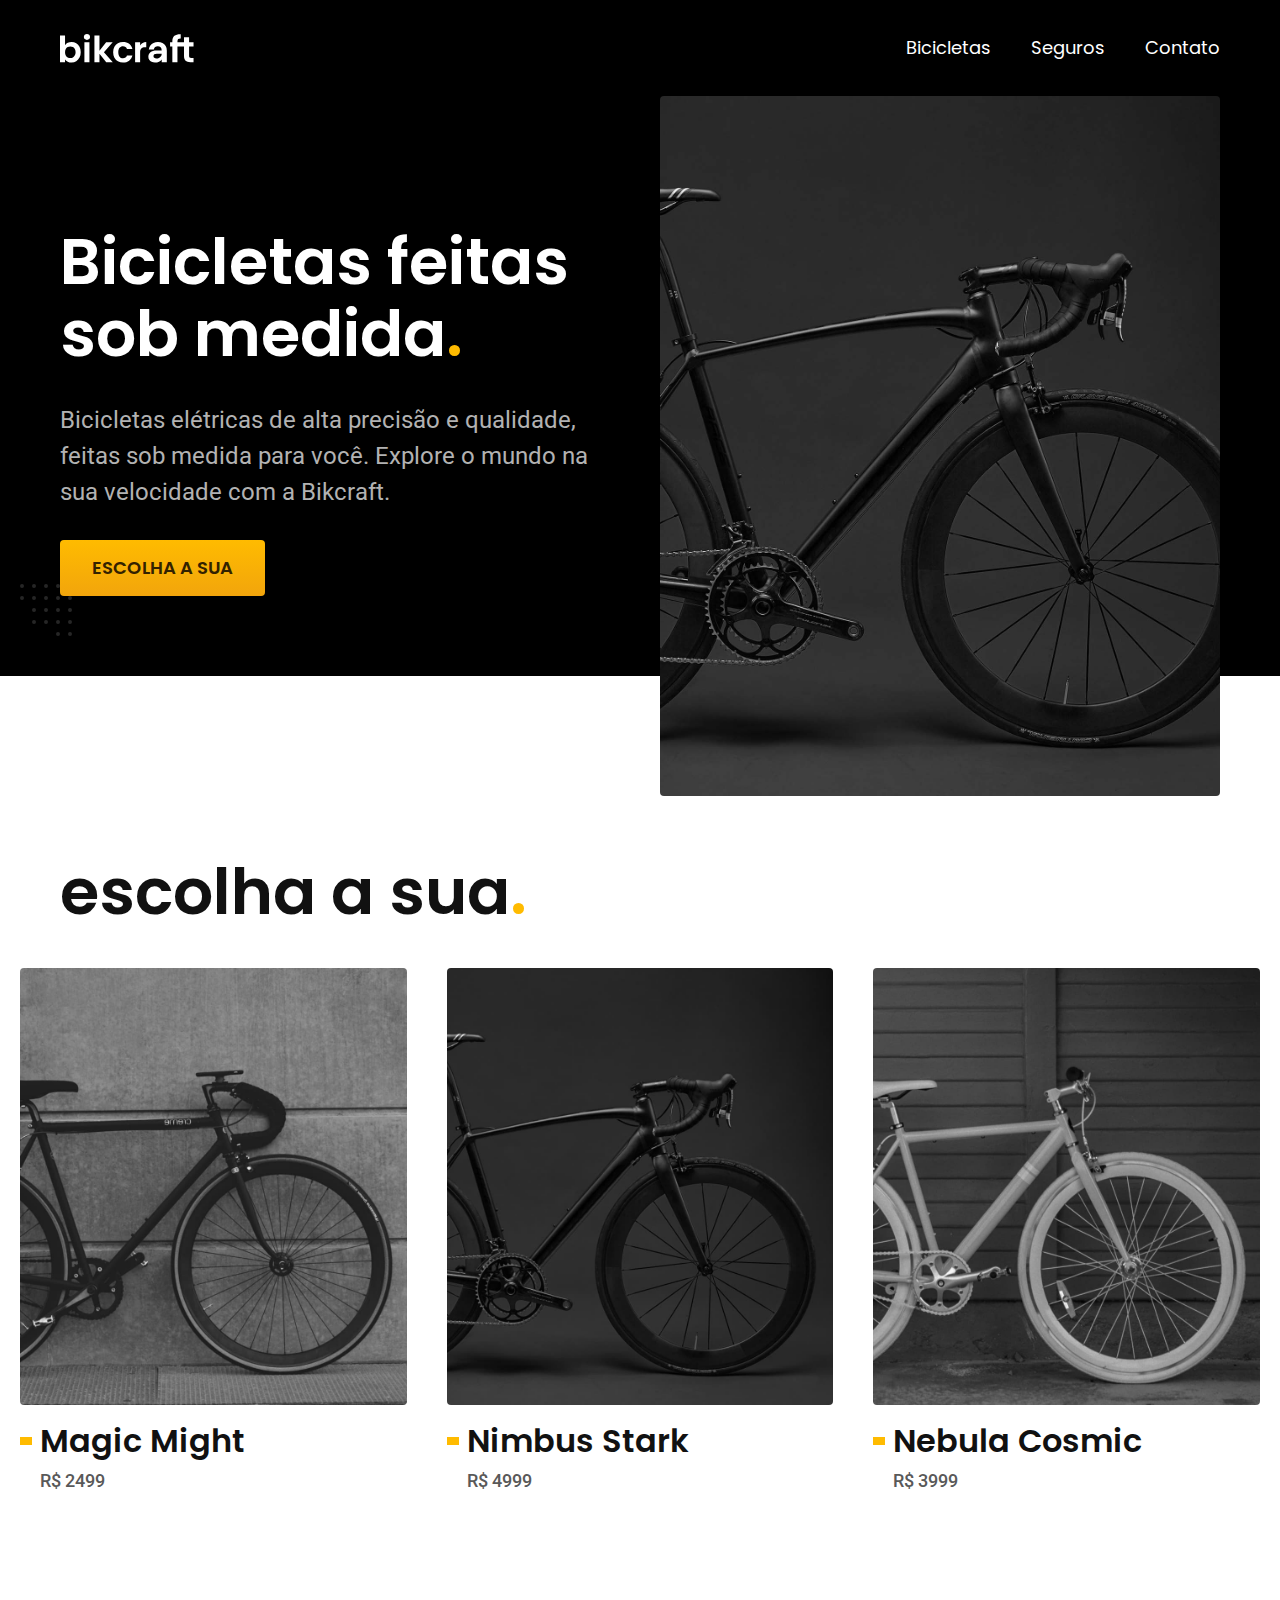
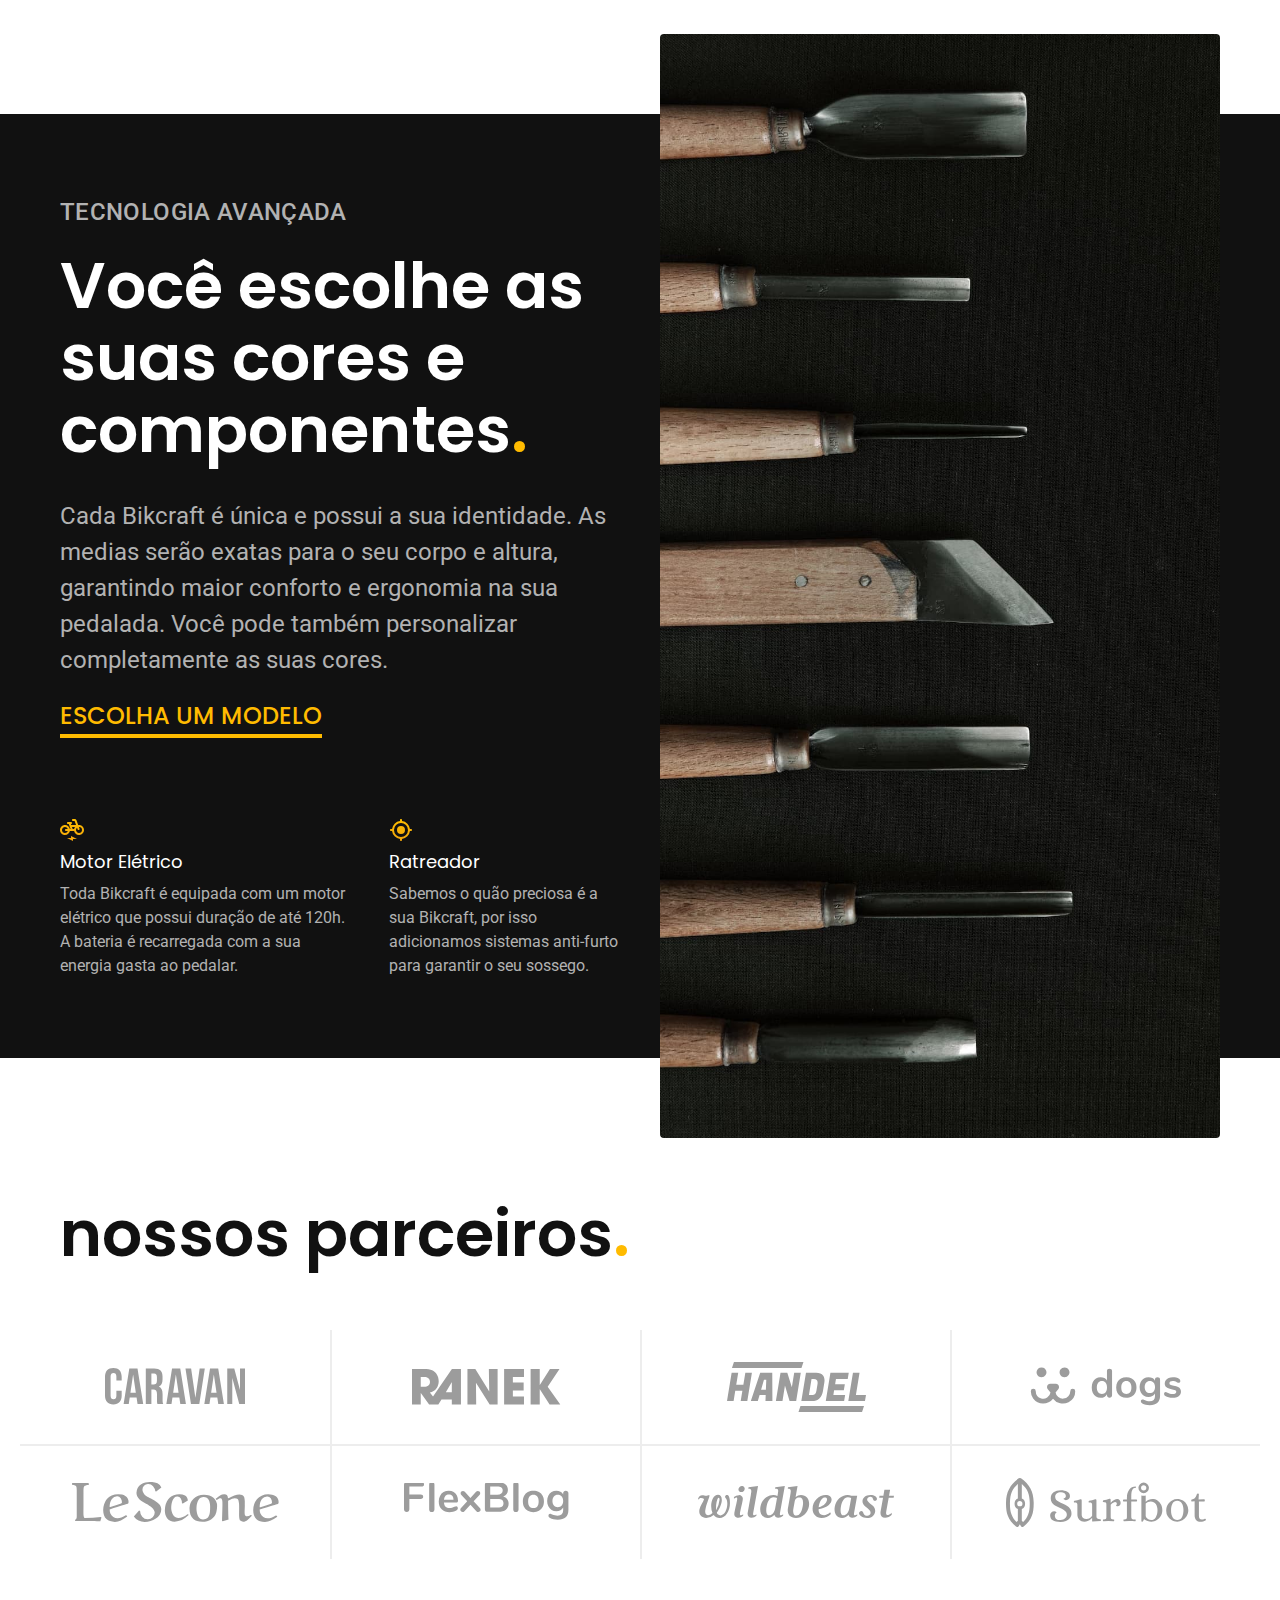
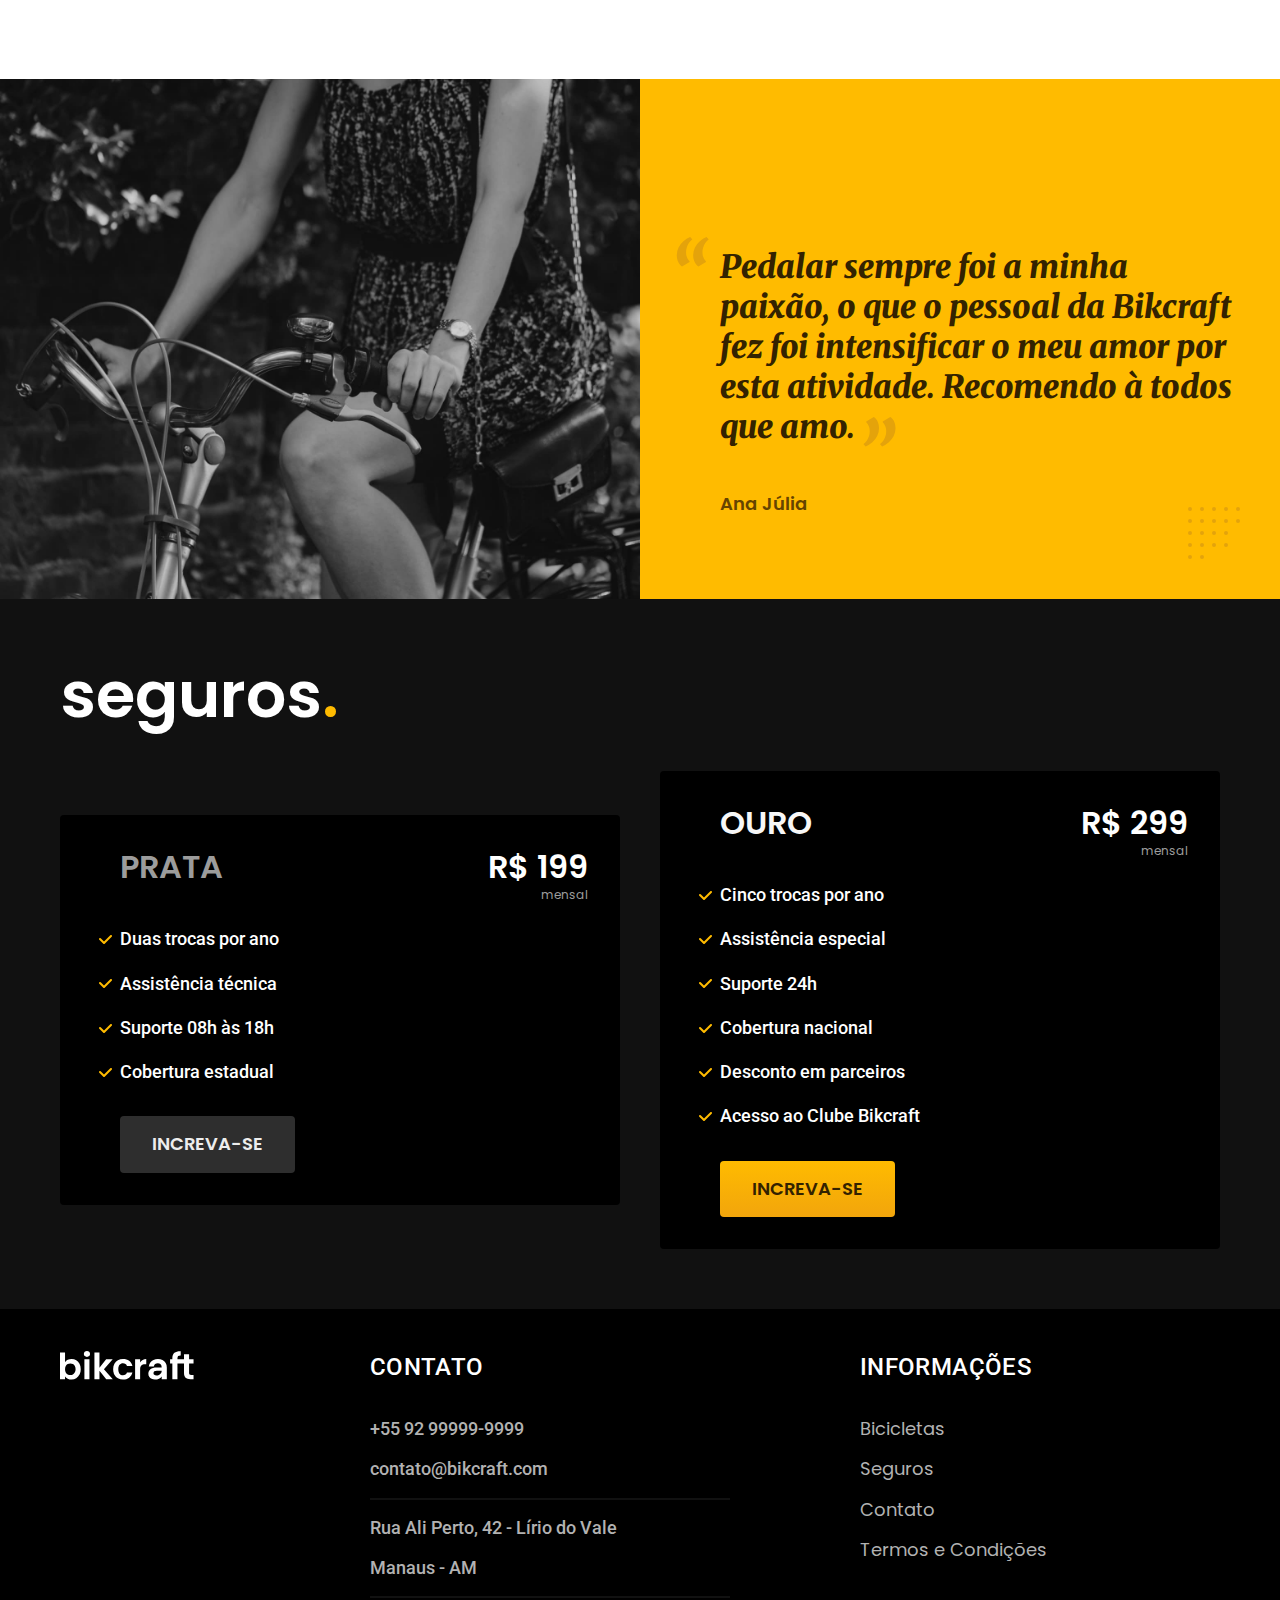
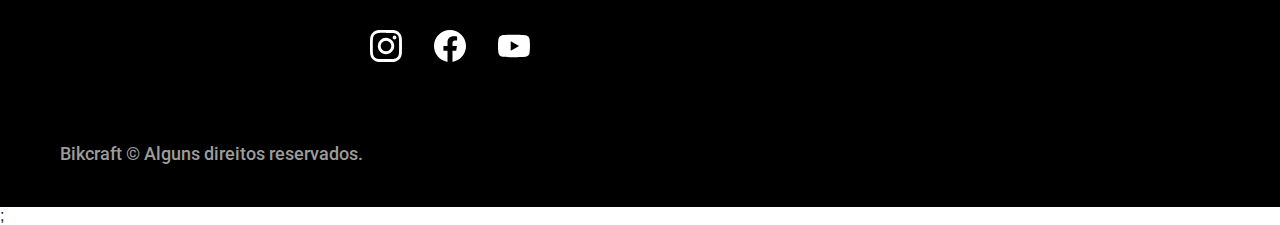
==== commit a367ceec: "galeria-animacao-e-javascript-desativado" ====
--- a/index.html
+++ b/index.html
@@ -14,6 +14,8 @@
   <link rel="preconnect" href="https://fonts.googleapis.com">
   <link rel="preconnect" href="https://fonts.gstatic.com" crossorigin>
   <link href="https://fonts.googleapis.com/css2?family=Merriweather:ital,wght@1,900&family=Poppins:wght@400;600&family=Roboto:wght@400;500&display=swap" rel="stylesheet">
+  
+  <script>document.documentElement.classList.add('js');</script>
 </head>
 
 <body>
@@ -36,11 +38,11 @@
   <main class="introducao-bg">
     <div class="introducao container">
       <div class="introducao-conteudo">
-        <h1 class="font-1-xxl  cor-0">Bicicletas feitas sob medida<span class="cor-p1">.</span></h1>
-        <p class="font-2-l cor-5">Bicicletas elétricas de alta precisão e qualidade, feitas sob medida para você. Explore o mundo na sua velocidade com a Bikcraft.</p>
-        <a class="botao" href="./bicicletas.html">Escolha a sua</a>
-      </div>
-      <picture>
+        <h1 class="font-1-xxl  cor-0 fadeInDown" data-anime="200">Bicicletas feitas sob medida<span class="cor-p1">.</span></h1>
+        <p class="font-2-l cor-5 fadeInDown" data-anime="400">Bicicletas elétricas de alta precisão e qualidade, feitas sob medida para você. Explore o mundo na sua velocidade com a Bikcraft.</p>
+        <a class="botao fadeInDown" data-anime="600" href="./bicicletas.html">Escolha a sua</a>
+      </div>
+      <picture data-anime="800" class="fadeInDown">
         <source media="(max-width: 800px)" srcset="./img/bicicletas/nimbus.jpg">
         <img src="./img/fotos/introducao.jpg" width="1280" height="1600" alt="Bicicleta elétrica preta">
       </picture>
@@ -200,6 +202,9 @@
       <p class="footer-copy font-2-m cor-6">Bikcraft © Alguns direitos reservados.</p>
     </div>
   </footer>
+
+  <script src="./js/plugins/simple-anime.js"></script>;
+  <script src="./js/script.js"></script>
 </body>
 
 </html>--- a/css/style.css
+++ b/css/style.css
@@ -1,6 +1,7 @@
 @import "./global/global.css";
 @import "./utilidades/tipografia.css";
 @import "./utilidades/cores.css";
+@import "./utilidades/animacao.css";
 
 /* Global */
 @import "./global/header.css";
--- a/css/style.css
+++ b/css/style.css
@@ -1,6 +1,7 @@
 @import "./global/global.css";
 @import "./utilidades/tipografia.css";
 @import "./utilidades/cores.css";
+@import "./utilidades/animacao.css";
 
 /* Global */
 @import "./global/header.css";
